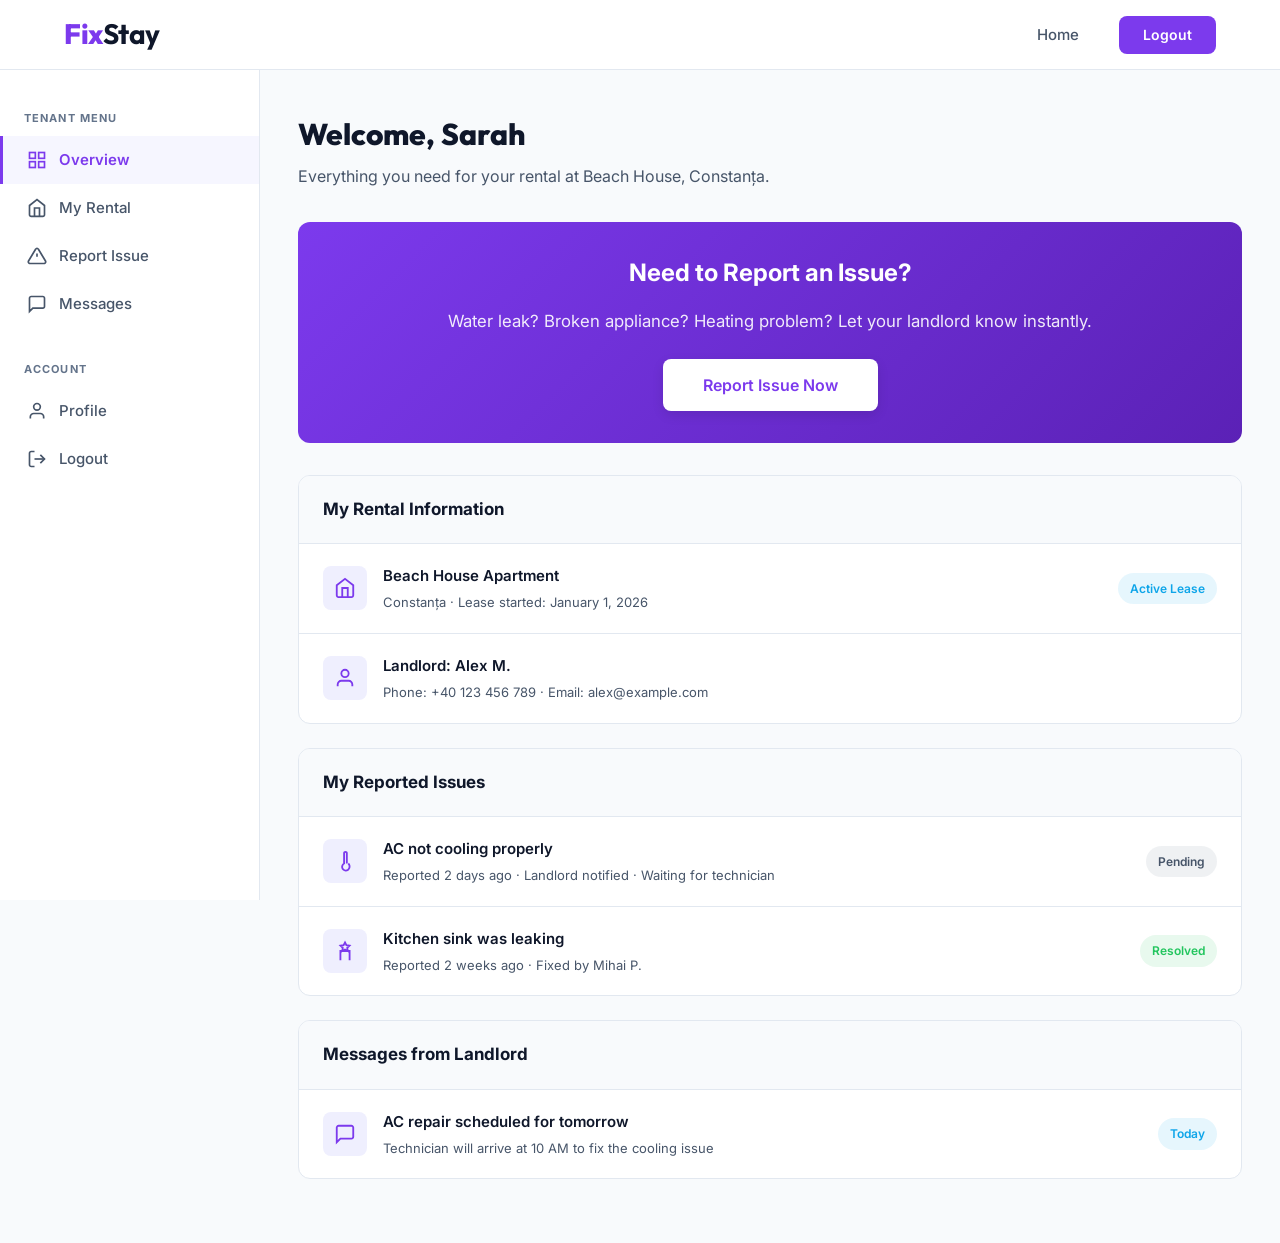
==== dashboard-guest.html @ 051ac206 "finall 2" ====
<!DOCTYPE html>
<html lang="en">
<head>
    <meta charset="UTF-8">
    <meta name="viewport" content="width=device-width, initial-scale=1.0">
    <title>FixStay – Tenant Dashboard</title>
    <link rel="stylesheet" href="style.css">
</head>
<body>

<header>
    <h2 class="logo"><a href="front.html">Fix<span>Stay</span></a></h2>
    <nav class="navigation" id="navMenu">
        <a href="front.html">Home</a>
        <button class="btnLogin-popup" onclick="location.href='login.html'">Logout</button>
    </nav>
    <button class="hamburger" id="hamburger"><span></span><span></span><span></span></button>
</header>

<div class="dashboard-page">
    <div class="dash-layout">

        <!-- SIDEBAR -->
        <aside class="sidebar">
            <span class="sidebar-label">Tenant Menu</span>
            <a class="sidebar-item active" href="#">
                <svg viewBox="0 0 24 24" xmlns="http://www.w3.org/2000/svg">
                    <rect x="3" y="3" width="7" height="7"/><rect x="14" y="3" width="7" height="7"/>
                    <rect x="14" y="14" width="7" height="7"/><rect x="3" y="14" width="7" height="7"/>
                </svg>
                Overview
            </a>
            <a class="sidebar-item" href="#">
                <svg viewBox="0 0 24 24" xmlns="http://www.w3.org/2000/svg">
                    <path d="M3 9L12 2L21 9V20C21 20.5304 20.7893 21.0391 20.4142 21.4142C20.0391 21.7893 19.5304 22 19 22H5C4.46957 22 3.96086 21.7893 3.58579 21.4142C3.21071 21.0391 3 20.5304 3 20V9Z"/>
                    <path d="M9 22V12H15V22"/>
                </svg>
                My Rental
            </a>
            <a class="sidebar-item" href="#">
                <svg viewBox="0 0 24 24" xmlns="http://www.w3.org/2000/svg">
                    <path d="M10.29 3.86L1.82 18C1.64537 18.3024 1.55297 18.6453 1.55199 18.9945C1.55101 19.3437 1.64149 19.6871 1.81442 19.9905C1.98735 20.2939 2.23673 20.5467 2.53771 20.7239C2.83869 20.901 3.18109 20.9962 3.53 21H20.47C20.8189 20.9962 21.1613 20.901 21.4623 20.7239C21.7633 20.5467 22.0127 20.2939 22.1856 19.9905C22.3585 19.6871 22.449 19.3437 22.448 18.9945C22.447 18.6453 22.3546 18.3024 22.18 18L13.71 3.86C13.5317 3.56611 13.2807 3.32312 12.9812 3.15448C12.6817 2.98585 12.3438 2.89725 12 2.89725C11.6562 2.89725 11.3183 2.98585 11.0188 3.15448C10.7193 3.32312 10.4683 3.56611 10.29 3.86Z"/>
                    <path d="M12 9V13"/><path d="M12 17H12.01"/>
                </svg>
                Report Issue
            </a>
            <a class="sidebar-item" href="#">
                <svg viewBox="0 0 24 24" xmlns="http://www.w3.org/2000/svg">
                    <path d="M21 15C21 15.5304 20.7893 16.0391 20.4142 16.4142C20.0391 16.7893 19.5304 17 19 17H7L3 21V5C3 4.46957 3.21071 3.96086 3.58579 3.58579C3.96086 3.21071 4.46957 3 5 3H19C19.5304 3 20.0391 3.21071 20.4142 3.58579C20.7893 3.96086 21 4.46957 21 5V15Z"/>
                </svg>
                Messages
            </a>
            <br>
            <span class="sidebar-label">Account</span>
            <a class="sidebar-item" href="#">
                <svg viewBox="0 0 24 24" xmlns="http://www.w3.org/2000/svg">
                    <path d="M20 21V19C20 17.9391 19.5786 16.9217 18.8284 16.1716C18.0783 15.4214 17.0609 15 16 15H8C6.93913 15 5.92172 15.4214 5.17157 16.1716C4.42143 16.9217 4 17.9391 4 19V21"/>
                    <circle cx="12" cy="7" r="4"/>
                </svg>
                Profile
            </a>
            <a class="sidebar-item" href="login.html">
                <svg viewBox="0 0 24 24" xmlns="http://www.w3.org/2000/svg">
                    <path d="M9 21H5C4.46957 21 3.96086 20.7893 3.58579 20.4142C3.21071 20.0391 3 19.5304 3 19V5C3 4.46957 3.21071 3.96086 3.58579 3.58579C3.96086 3.21071 4.46957 3 5 3H9"/>
                    <path d="M16 17L21 12L16 7"/><path d="M21 12H9"/>
                </svg>
                Logout
            </a>
        </aside>

        <!-- MAIN -->
        <main class="dash-content">
            <div class="dash-greeting">
                <h2>Welcome, Sarah</h2>
                <p>Everything you need for your rental at Beach House, Constanța.</p>
            </div>

            <!-- Quick Action Card -->
            <div class="dash-panel" style="background: linear-gradient(135deg, #7c3aed 0%, #5b21b6 100%); border: none; margin-bottom: 2rem;">
                <div style="padding: 2rem; text-align: center; color: white;">
                    <h3 style="color: white; font-size: 1.5rem; margin-bottom: 1rem;">Need to Report an Issue?</h3>
                    <p style="opacity: 0.9; margin-bottom: 1.5rem; font-size: 1.05rem;">Water leak? Broken appliance? Heating problem? Let your landlord know instantly.</p>
                    <button class="btn-white" onclick="location.href='#'" style="background: white; color: #7c3aed; padding: 1rem 2.5rem; border: none; border-radius: 8px; font-size: 1rem; font-weight: 600; cursor: pointer;">
                        Report Issue Now
                    </button>
                </div>
            </div>

            <!-- Rental Info -->
            <div class="dash-panel">
                <div class="dash-panel-header">
                    <h3>My Rental Information</h3>
                </div>
                <div class="task-list">
                    <div class="task-item">
                        <div class="task-icon">
                            <svg viewBox="0 0 24 24" xmlns="http://www.w3.org/2000/svg">
                                <path d="M3 9L12 2L21 9V20C21 20.5304 20.7893 21.0391 20.4142 21.4142C20.0391 21.7893 19.5304 22 19 22H5C4.46957 22 3.96086 21.7893 3.58579 21.4142C3.21071 21.0391 3 20.5304 3 20V9Z"/>
                                <path d="M9 22V12H15V22"/>
                            </svg>
                        </div>
                        <div class="task-info">
                            <div class="task-title">Beach House Apartment</div>
                            <div class="task-meta">Constanța · Lease started: January 1, 2026</div>
                        </div>
                        <span class="badge new">Active Lease</span>
                    </div>
                    <div class="task-item">
                        <div class="task-icon">
                            <svg viewBox="0 0 24 24" xmlns="http://www.w3.org/2000/svg">
                                <path d="M20 21V19C20 17.9391 19.5786 16.9217 18.8284 16.1716C18.0783 15.4214 17.0609 15 16 15H8C6.93913 15 5.92172 15.4214 5.17157 16.1716C4.42143 16.9217 4 17.9391 4 19V21"/>
                                <circle cx="12" cy="7" r="4"/>
                            </svg>
                        </div>
                        <div class="task-info">
                            <div class="task-title">Landlord: Alex M.</div>
                            <div class="task-meta">Phone: +40 123 456 789 · Email: alex@example.com</div>
                        </div>
                    </div>
                </div>
            </div>

            <!-- Current Issues -->
            <div class="dash-panel">
                <div class="dash-panel-header">
                    <h3>My Reported Issues</h3>
                </div>
                <div class="task-list">
                    <div class="task-item">
                        <div class="task-icon">
                            <svg viewBox="0 0 24 24" xmlns="http://www.w3.org/2000/svg">
                                <path d="M14 14.76V3.5C14 3.10218 13.842 2.72064 13.5607 2.43934C13.2794 2.15804 12.8978 2 12.5 2C12.1022 2 11.7206 2.15804 11.4393 2.43934C11.158 2.72064 11 3.10218 11 3.5V14.76C10.2166 15.1805 9.59475 15.8456 9.22219 16.6512C8.84963 17.4567 8.74845 18.3587 8.93398 19.2272C9.11952 20.0957 9.58184 20.8817 10.2513 21.4641C10.9207 22.0464 11.7561 22.3927 12.635 22.4488C13.5139 22.5049 14.3862 22.2678 15.1181 21.7717C15.85 21.2757 16.4025 20.5476 16.6925 19.6985C16.9826 18.8494 17.0952 17.9256 16.9154 17.0353C16.7356 16.145 16.2722 15.333 15.592 14.712"/>
                            </svg>
                        </div>
                        <div class="task-info">
                            <div class="task-title">AC not cooling properly</div>
                            <div class="task-meta">Reported 2 days ago · Landlord notified · Waiting for technician</div>
                        </div>
                        <span class="badge pending">Pending</span>
                    </div>
                    <div class="task-item">
                        <div class="task-icon">
                            <svg viewBox="0 0 24 24" xmlns="http://www.w3.org/2000/svg">
                                <path d="M12 2.69L13.5 5.74L16.91 6.24L14.45 8.63L15.03 12L12 10.39L8.97 12L9.55 8.63L7.09 6.24L10.5 5.74L12 2.69Z"/>
                                <path d="M7 22V12L17 12V22"/>
                            </svg>
                        </div>
                        <div class="task-info">
                            <div class="task-title">Kitchen sink was leaking</div>
                            <div class="task-meta">Reported 2 weeks ago · Fixed by Mihai P.</div>
                        </div>
                        <span class="badge done">Resolved</span>
                    </div>
                </div>
            </div>

            <!-- Messages -->
            <div class="dash-panel">
                <div class="dash-panel-header">
                    <h3>Messages from Landlord</h3>
                </div>
                <div class="task-list">
                    <div class="task-item">
                        <div class="task-icon">
                            <svg viewBox="0 0 24 24" xmlns="http://www.w3.org/2000/svg">
                                <path d="M21 15C21 15.5304 20.7893 16.0391 20.4142 16.4142C20.0391 16.7893 19.5304 17 19 17H7L3 21V5C3 4.46957 3.21071 3.96086 3.58579 3.58579C3.96086 3.21071 4.46957 3 5 3H19C19.5304 3 20.0391 3.21071 20.4142 3.58579C20.7893 3.96086 21 4.46957 21 5V15Z"/>
                            </svg>
                        </div>
                        <div class="task-info">
                            <div class="task-title">AC repair scheduled for tomorrow</div>
                            <div class="task-meta">Technician will arrive at 10 AM to fix the cooling issue</div>
                        </div>
                        <span class="badge new">Today</span>
                    </div>
                </div>
            </div>

        </main>
    </div>
</div>

<script>
    const hamburger = document.getElementById('hamburger');
    const navMenu   = document.getElementById('navMenu');
    hamburger.addEventListener('click', () => {
        hamburger.classList.toggle('open');
        navMenu.classList.toggle('open');
    });
</script>
</body>
</html>
---- style.css ----
@import url('https://fonts.googleapis.com/css2?family=Inter:wght@300;400;500;600;700;800&family=Outfit:wght@700;800&display=swap');

*, *::before, *::after { margin: 0; padding: 0; box-sizing: border-box; }

:root {
    --primary: #7c3aed;
    --primary-dark: #5b21b6;
    --primary-light: #a855f7;
    --secondary: #0ea5e9;
    --success: #22c55e;
    --warning: #f59e0b;
    --danger: #ef4444;
    --white: #ffffff;
    --off-white: #f8fafc;
    --text: #0f172a;
    --text-light: #475569;
    --muted: #64748b;
    --border: #e2e8f0;
    --card-bg: #ffffff;
    --shadow: 0 1px 3px rgba(0,0,0,0.08);
    --shadow-md: 0 4px 16px rgba(0,0,0,0.08);
    --shadow-lg: 0 12px 32px rgba(0,0,0,0.12);
    --nav-h: 70px;
    --radius: 12px;
    --radius-sm: 8px;
    --transition: all 0.2s cubic-bezier(0.4, 0, 0.2, 1);
}

html { scroll-behavior: smooth; }
body { 
    font-family: 'Inter', system-ui, -apple-system, sans-serif; 
    background: var(--off-white); 
    color: var(--text); 
    line-height: 1.6;
    -webkit-font-smoothing: antialiased;
    -moz-osx-font-smoothing: grayscale;
}
a { text-decoration: none; color: inherit; }
button { font-family: inherit; cursor: pointer; border: none; }

/* ── ICON SYSTEM ── */
.icon {
    display: inline-flex;
    align-items: center;
    justify-content: center;
    width: 1.25em;
    height: 1.25em;
}
.icon svg {
    width: 100%;
    height: 100%;
    fill: currentColor;
}

/* ── HEADER ── */
header {
    position: fixed; 
    top: 0; 
    left: 0; 
    width: 100%;
    height: var(--nav-h);
    background: var(--white);
    padding: 0 clamp(1.5rem, 5vw, 80px);
    display: flex; 
    justify-content: space-between; 
    align-items: center;
    z-index: 1000;
    border-bottom: 1px solid var(--border);
    backdrop-filter: blur(12px);
    background: rgba(255, 255, 255, 0.9);
}
.logo {
    font-family: 'Outfit', sans-serif;
    font-size: 1.75rem; 
    font-weight: 800; 
    color: var(--primary);
    user-select: none; 
    letter-spacing: -0.5px;
}
.logo span { 
    color: var(--text);
    font-weight: 700;
}
.navigation { 
    display: flex; 
    align-items: center; 
    gap: 0.5rem; 
}
.navigation a {
    position: relative; 
    font-size: 0.9375rem;
    color: var(--text-light); 
    font-weight: 500; 
    padding: 0.5rem 1rem;
    transition: color 0.2s;
}
.navigation a:hover { 
    color: var(--primary); 
}
.btnLogin-popup {
    height: 38px;
    padding: 0 1.5rem;
    background: var(--primary);
    border-radius: var(--radius-sm);
    font-size: 0.875rem; 
    color: var(--white); 
    font-weight: 600;
    margin-left: 1rem; 
    transition: var(--transition);
}
.btnLogin-popup:hover { 
    background: var(--primary-dark); 
    transform: translateY(-1px);
    box-shadow: var(--shadow-md);
}

.hamburger {
    display: none; 
    flex-direction: column; 
    justify-content: center;
    gap: 5px; 
    width: 40px; 
    height: 40px;
    background: none; 
    cursor: pointer; 
    padding: 5px;
}
.hamburger span {
    display: block; 
    width: 100%; 
    height: 2.5px;
    background: var(--text); 
    border-radius: 3px;
    transition: transform 0.3s, opacity 0.3s; 
    transform-origin: center;
}
.hamburger.open span:nth-child(1) { transform: translateY(7.5px) rotate(45deg); }
.hamburger.open span:nth-child(2) { opacity: 0; }
.hamburger.open span:nth-child(3) { transform: translateY(-7.5px) rotate(-45deg); }

@media (max-width: 860px) {
    header { padding: 0 24px; }
    .navigation {
        display: none; 
        position: absolute;
        top: var(--nav-h); 
        left: 0; 
        right: 0;
        background: var(--white); 
        flex-direction: column;
        align-items: flex-start;
        padding: 1rem 1.5rem 1.5rem; 
        gap: 0;
        box-shadow: var(--shadow-lg);
        border-bottom: 1px solid var(--border);
    }
    .navigation.open { display: flex; }
    .navigation a { 
        font-size: 1rem; 
        padding: 0.875rem 0.5rem; 
        width: 100%; 
        border-bottom: 1px solid var(--border);
    }
    .navigation a:last-of-type { border-bottom: none; }
    .btnLogin-popup { 
        width: 100%; 
        height: 44px; 
        margin-left: 0; 
        margin-top: 0.75rem; 
    }
    .hamburger { display: flex; }
    .logo { font-size: 1.5rem; }
}

/* ── HERO ── */
.hero {
    min-height: 100vh; 
    padding-top: var(--nav-h);
    background: linear-gradient(135deg, #7c3aed 0%, #5b21b6 100%);
    display: flex; 
    align-items: center; 
    position: relative; 
    overflow: hidden;
}
.hero::before {
    content: ''; 
    position: absolute; 
    inset: 0;
    background: 
        radial-gradient(circle at 20% 50%, rgba(255,255,255,0.08) 0%, transparent 50%),
        radial-gradient(circle at 80% 80%, rgba(255,255,255,0.08) 0%, transparent 50%);
}
.hero::after {
    content: '';
    position: absolute;
    bottom: 0;
    left: 0;
    right: 0;
    height: 100px;
    background: linear-gradient(to bottom, transparent, var(--off-white));
}
.hero-inner {
    max-width: 1200px; 
    margin: 0 auto;
    padding: 4rem clamp(1.5rem, 5vw, 80px);
    display: grid; 
    grid-template-columns: 1fr 1fr;
    gap: 4rem; 
    align-items: center; 
    position: relative; 
    z-index: 1;
}
.hero-text { color: var(--white); }
.hero-badge {
    display: inline-flex; 
    align-items: center; 
    gap: 0.625rem;
    background: rgba(255,255,255,0.15); 
    border: 1px solid rgba(255,255,255,0.3);
    border-radius: 50px; 
    padding: 0.5rem 1.25rem;
    font-size: 0.8125rem; 
    font-weight: 600; 
    letter-spacing: 0.025em;
    margin-bottom: 1.5rem;
    animation: fadeUp 0.6s ease both;
}
.hero-badge::before {
    content: '';
    width: 8px;
    height: 8px;
    background: var(--white);
    border-radius: 50%;
    animation: pulse 2s ease-in-out infinite;
}
@keyframes pulse {
    0%, 100% { opacity: 1; }
    50% { opacity: 0.5; }
}
.hero h1 {
    font-family: 'Outfit', sans-serif;
    font-size: clamp(2.5rem, 5vw, 4rem); 
    font-weight: 800;
    line-height: 1.1; 
    margin-bottom: 1.25rem;
    animation: fadeUp 0.6s 0.1s ease both;
}
.hero p {
    font-size: 1.125rem; 
    opacity: 0.9; 
    line-height: 1.7;
    max-width: 48ch; 
    margin-bottom: 2rem;
    animation: fadeUp 0.6s 0.2s ease both;
}
.hero-cta { 
    display: flex; 
    gap: 1rem; 
    flex-wrap: wrap; 
    animation: fadeUp 0.6s 0.3s ease both; 
}
.btn-white {
    background: var(--white); 
    color: var(--primary); 
    padding: 1rem 2rem; 
    border-radius: var(--radius);
    font-size: 1rem; 
    font-weight: 600;
    transition: var(--transition);
    box-shadow: 0 4px 12px rgba(0,0,0,0.1);
}
.btn-white:hover { 
    transform: translateY(-2px); 
    box-shadow: 0 8px 24px rgba(0,0,0,0.15); 
}
.btn-outline-white {
    background: transparent; 
    color: var(--white);
    border: 2px solid rgba(255,255,255,0.8);
    padding: 1rem 2rem; 
    border-radius: var(--radius);
    font-size: 1rem; 
    font-weight: 600;
    transition: var(--transition);
}
.btn-outline-white:hover { 
    background: rgba(255,255,255,0.15); 
    border-color: var(--white);
}
.hero-cards { 
    display: flex; 
    flex-direction: column; 
    gap: 1rem; 
    animation: fadeUp 0.6s 0.4s ease both; 
}
.hero-card {
    background: rgba(255,255,255,0.1); 
    border: 1px solid rgba(255,255,255,0.2);
    border-radius: var(--radius); 
    padding: 1.5rem;
    color: var(--white); 
    backdrop-filter: blur(12px);
    display: flex; 
    align-items: flex-start; 
    gap: 1rem;
    transition: var(--transition);
}
.hero-card:hover { 
    background: rgba(255,255,255,0.15); 
    transform: translateX(4px);
}
.hero-card-icon {
    width: 48px; 
    height: 48px; 
    background: rgba(255,255,255,0.2);
    border-radius: var(--radius-sm); 
    display: flex; 
    align-items: center; 
    justify-content: center;
    flex-shrink: 0;
}
.hero-card-icon svg {
    width: 24px;
    height: 24px;
    stroke: currentColor;
    fill: none;
    stroke-width: 2;
}
.hero-card h4 { 
    font-size: 1.0625rem; 
    font-weight: 700; 
    margin-bottom: 0.375rem; 
}
.hero-card p { 
    font-size: 0.875rem; 
    opacity: 0.85; 
    line-height: 1.5; 
    margin: 0; 
}

@media (max-width: 960px) {
    .hero-inner { 
        grid-template-columns: 1fr; 
        gap: 3rem; 
        text-align: center; 
    }
    .hero-text { 
        display: flex; 
        flex-direction: column; 
        align-items: center; 
    }
    .hero-cta { justify-content: center; }
    .hero-cards { max-width: 500px; margin: 0 auto; }
}

/* ── PAGE SECTIONS ── */
.page-section {
    max-width: 1200px;
    margin: 0 auto;
    padding: 5rem clamp(1.5rem, 5vw, 80px);
}
.section-label {
    text-transform: uppercase;
    font-size: 0.8125rem;
    font-weight: 700;
    letter-spacing: 0.1em;
    color: var(--primary);
    margin-bottom: 0.75rem;
}
.section-title {
    font-family: 'Outfit', sans-serif;
    font-size: clamp(1.875rem, 4vw, 2.5rem);
    font-weight: 800;
    color: var(--text);
    margin-bottom: 1rem;
}
.section-sub {
    font-size: 1.125rem;
    color: var(--text-light);
    max-width: 60ch;
    line-height: 1.6;
}

/* How It Works */
.how-grid {
    display: grid;
    grid-template-columns: repeat(auto-fit, minmax(240px, 1fr));
    gap: 2rem;
    margin-top: 3rem;
}
.step-card {
    background: var(--white);
    border: 1px solid var(--border);
    border-radius: var(--radius);
    padding: 2rem 1.5rem;
    position: relative;
    transition: var(--transition);
}
.step-card:hover {
    transform: translateY(-4px);
    box-shadow: var(--shadow-lg);
    border-color: var(--primary-light);
}
.step-num {
    position: absolute;
    top: 1.5rem;
    right: 1.5rem;
    font-family: 'Outfit', sans-serif;
    font-size: 2rem;
    font-weight: 800;
    color: var(--border);
}
.step-icon {
    width: 56px;
    height: 56px;
    background: linear-gradient(135deg, var(--primary-light), var(--primary));
    border-radius: var(--radius);
    display: flex;
    align-items: center;
    justify-content: center;
    margin-bottom: 1.25rem;
}
.step-icon svg {
    width: 28px;
    height: 28px;
    stroke: var(--white);
    fill: none;
    stroke-width: 2;
}
.step-card h3 {
    font-size: 1.125rem;
    font-weight: 700;
    margin-bottom: 0.75rem;
    color: var(--text);
}
.step-card p {
    font-size: 0.9375rem;
    color: var(--text-light);
    line-height: 1.6;
}

/* Stats */
.stats-row {
    display: grid;
    grid-template-columns: repeat(auto-fit, minmax(200px, 1fr));
    gap: 1.5rem;
    margin-top: 3rem;
}
.stat-card {
    background: var(--white);
    border-radius: var(--radius);
    padding: 2rem 1.5rem;
    border: 1px solid var(--border);
    text-align: center;
    transition: var(--transition);
}
.stat-card:hover {
    transform: translateY(-2px);
    box-shadow: var(--shadow-md);
}
.stat-num {
    font-family: 'Outfit', sans-serif;
    font-size: 2.5rem;
    font-weight: 800;
    background: linear-gradient(135deg, var(--primary), var(--secondary));
    -webkit-background-clip: text;
    -webkit-text-fill-color: transparent;
    background-clip: text;
}
.stat-label {
    font-size: 0.9375rem;
    color: var(--text-light);
    margin-top: 0.5rem;
    font-weight: 500;
}

/* Roles Section */
.roles-section {
    background: linear-gradient(135deg, #1e293b 0%, #0f172a 100%);
    color: var(--white);
    padding: 5rem clamp(1.5rem, 5vw, 80px);
    position: relative;
    overflow: hidden;
}
.roles-section::before {
    content: '';
    position: absolute;
    inset: 0;
    background: 
        radial-gradient(circle at 10% 20%, rgba(99,102,241,0.1) 0%, transparent 50%),
        radial-gradient(circle at 90% 80%, rgba(99,102,241,0.1) 0%, transparent 50%);
}
.roles-inner {
    max-width: 1200px;
    margin: 0 auto;
    position: relative;
    z-index: 1;
}
.roles-section .section-label { color: var(--primary-light); }
.roles-section .section-title { color: var(--white); }
.roles-section .section-sub { color: rgba(255,255,255,0.8); }
.roles-grid {
    display: grid;
    grid-template-columns: repeat(auto-fit, minmax(280px, 1fr));
    gap: 2rem;
    margin-top: 3rem;
}
.role-card {
    background: rgba(255,255,255,0.05);
    border: 1px solid rgba(255,255,255,0.1);
    border-radius: var(--radius);
    padding: 2rem 1.5rem;
    color: var(--white);
    transition: var(--transition);
}
.role-card:hover {
    background: rgba(255,255,255,0.08);
    transform: translateY(-4px);
    border-color: rgba(99,102,241,0.5);
}
.role-icon {
    width: 56px;
    height: 56px;
    background: rgba(99,102,241,0.2);
    border-radius: var(--radius);
    display: flex;
    align-items: center;
    justify-content: center;
    margin-bottom: 1.25rem;
}
.role-icon svg {
    width: 28px;
    height: 28px;
    stroke: var(--primary-light);
    fill: none;
    stroke-width: 2;
}
.role-card h3 {
    font-size: 1.125rem;
    font-weight: 700;
    margin-bottom: 1rem;
}
.role-card ul {
    list-style: none;
    display: flex;
    flex-direction: column;
    gap: 0.625rem;
}
.role-card ul li {
    font-size: 0.9375rem;
    opacity: 0.9;
    display: flex;
    align-items: flex-start;
    gap: 0.75rem;
    line-height: 1.5;
}
.role-card ul li::before {
    content: '';
    width: 4px;
    height: 4px;
    background: var(--primary-light);
    border-radius: 50%;
    margin-top: 0.5rem;
    flex-shrink: 0;
}

/* CTA Section */
.cta-section {
    background: var(--text);
    color: var(--white);
    text-align: center;
    padding: 5rem clamp(1.5rem, 5vw, 80px);
    position: relative;
    overflow: hidden;
}
.cta-section::before {
    content: '';
    position: absolute;
    inset: 0;
    background: 
        radial-gradient(circle at 50% 50%, rgba(99,102,241,0.15) 0%, transparent 70%);
}
.cta-inner {
    max-width: 640px;
    margin: 0 auto;
    position: relative;
    z-index: 1;
}
.cta-section .section-label { color: rgba(255,255,255,0.6); }
.cta-section .section-title { color: var(--white); margin-bottom: 1rem; }
.cta-section p { color: rgba(255,255,255,0.8); margin-bottom: 2rem; font-size: 1.125rem; }
.btn-red {
    background: var(--primary);
    color: var(--white);
    padding: 1rem 2.5rem;
    border-radius: var(--radius);
    font-size: 1rem;
    font-weight: 600;
    transition: var(--transition);
    box-shadow: 0 4px 16px rgba(99,102,241,0.4);
}
.btn-red:hover {
    background: var(--primary-light);
    transform: translateY(-2px);
    box-shadow: 0 8px 24px rgba(99,102,241,0.5);
}

/* Footer */
footer {
    background: #0a0a0a;
    color: rgba(255,255,255,0.6);
    padding: 3rem clamp(1.5rem, 5vw, 80px);
    border-top: 1px solid rgba(255,255,255,0.1);
}
.footer-inner {
    max-width: 1200px;
    margin: 0 auto;
    display: flex;
    justify-content: space-between;
    align-items: center;
    flex-wrap: wrap;
    gap: 1rem;
}
.footer-logo {
    font-family: 'Outfit', sans-serif;
    font-size: 1.5rem;
    font-weight: 800;
    color: var(--primary-light);
}
footer p {
    font-size: 0.875rem;
}

/* ── AUTH PAGE ── */
.auth-page {
    min-height: 100vh;
    padding-top: var(--nav-h);
    display: flex;
    align-items: center;
    justify-content: center;
    background: linear-gradient(135deg, #f8fafc 0%, #e2e8f0 100%);
    padding-bottom: 3rem;
}
.auth-wrapper {
    background: var(--white);
    border-radius: 16px;
    box-shadow: var(--shadow-lg);
    width: 100%;
    max-width: 480px;
    margin: 2rem clamp(1rem, 5vw, 2rem);
    overflow: hidden;
    border: 1px solid var(--border);
}
.auth-header {
    background: linear-gradient(135deg, var(--primary), var(--primary-dark));
    padding: 2.5rem 2rem;
    color: var(--white);
    text-align: center;
}
.auth-header .logo {
    font-family: 'Outfit', sans-serif;
    font-size: 1.75rem;
    color: var(--white);
    display: block;
    margin-bottom: 0.75rem;
}
.auth-header h2 {
    font-size: 1.5rem;
    font-weight: 700;
    margin-bottom: 0.375rem;
}
.auth-header p {
    font-size: 0.9375rem;
    opacity: 0.9;
}
.auth-tabs {
    display: flex;
    border-bottom: 1px solid var(--border);
    background: var(--off-white);
}
.auth-tab {
    flex: 1;
    padding: 1rem;
    background: none;
    font-size: 0.9375rem;
    font-weight: 600;
    color: var(--muted);
    cursor: pointer;
    border-bottom: 3px solid transparent;
    transition: var(--transition);
}
.auth-tab.active {
    color: var(--primary);
    border-bottom-color: var(--primary);
    background: var(--white);
}
.auth-body {
    padding: 2rem;
}
.auth-form {
    display: none;
}
.auth-form.active {
    display: block;
}
.form-group {
    margin-bottom: 1.25rem;
}
.form-group label {
    display: block;
    font-size: 0.875rem;
    font-weight: 600;
    color: var(--text);
    margin-bottom: 0.5rem;
}
.form-group input,
.form-group select {
    width: 100%;
    padding: 0.75rem 1rem;
    border: 1.5px solid var(--border);
    border-radius: var(--radius-sm);
    font-size: 0.9375rem;
    font-family: inherit;
    color: var(--text);
    background: var(--white);
    transition: var(--transition);
    outline: none;
}
.form-group input:focus,
.form-group select:focus {
    border-color: var(--primary);
    box-shadow: 0 0 0 3px rgba(99,102,241,0.1);
}
.form-row {
    display: grid;
    grid-template-columns: 1fr 1fr;
    gap: 1rem;
}
.btn-form {
    width: 100%;
    padding: 0.875rem;
    background: var(--primary);
    color: var(--white);
    border-radius: var(--radius-sm);
    font-size: 1rem;
    font-weight: 600;
    margin-top: 0.5rem;
    transition: var(--transition);
}
.btn-form:hover {
    background: var(--primary-dark);
    transform: translateY(-1px);
    box-shadow: var(--shadow-md);
}
.auth-switch {
    text-align: center;
    margin-top: 1.5rem;
    font-size: 0.875rem;
    color: var(--text-light);
}
.auth-switch a {
    color: var(--primary);
    font-weight: 600;
    transition: color 0.2s;
}
.auth-switch a:hover {
    color: var(--primary-dark);
}

/* ── DASHBOARD ── */
.dashboard-page {
    padding-top: var(--nav-h);
    min-height: 100vh;
    background: var(--off-white);
}
.dash-layout {
    display: grid;
    grid-template-columns: 260px 1fr;
    min-height: calc(100vh - var(--nav-h));
}
.sidebar {
    background: var(--white);
    border-right: 1px solid var(--border);
    padding: 2rem 0;
    position: sticky;
    top: var(--nav-h);
    height: calc(100vh - var(--nav-h));
    overflow-y: auto;
}
.sidebar-label {
    font-size: 0.6875rem;
    font-weight: 700;
    letter-spacing: 0.1em;
    text-transform: uppercase;
    color: var(--muted);
    padding: 0.5rem 1.5rem;
    display: block;
}
.sidebar-item {
    display: flex;
    align-items: center;
    gap: 0.75rem;
    padding: 0.75rem 1.5rem;
    font-size: 0.9375rem;
    font-weight: 500;
    color: var(--text-light);
    cursor: pointer;
    border-left: 3px solid transparent;
    transition: var(--transition);
    text-decoration: none;
}
.sidebar-item:hover {
    background: var(--off-white);
    color: var(--primary);
}
.sidebar-item.active {
    background: rgba(99,102,241,0.06);
    color: var(--primary);
    font-weight: 600;
    border-left-color: var(--primary);
}
.sidebar-item .icon {
    flex-shrink: 0;
}
.sidebar-item svg {
    width: 20px;
    height: 20px;
    stroke: currentColor;
    fill: none;
    stroke-width: 2;
}
.dash-content {
    padding: 2.5rem clamp(1.5rem, 3vw, 2.5rem);
}
.dash-greeting {
    margin-bottom: 2rem;
}
.dash-greeting h2 {
    font-family: 'Outfit', sans-serif;
    font-size: 1.875rem;
    font-weight: 800;
    color: var(--text);
}
.dash-greeting p {
    font-size: 1rem;
    color: var(--text-light);
    margin-top: 0.375rem;
}
.dash-stats {
    display: grid;
    grid-template-columns: repeat(auto-fit, minmax(200px, 1fr));
    gap: 1.25rem;
    margin-bottom: 2rem;
}
.dash-stat {
    background: var(--white);
    border: 1px solid var(--border);
    border-radius: var(--radius);
    padding: 1.5rem 1.25rem;
    display: flex;
    align-items: flex-start;
    gap: 1rem;
    transition: var(--transition);
}
.dash-stat:hover {
    transform: translateY(-2px);
    box-shadow: var(--shadow-md);
}
.dash-stat-icon {
    width: 48px;
    height: 48px;
    border-radius: var(--radius-sm);
    display: flex;
    align-items: center;
    justify-content: center;
    flex-shrink: 0;
}
.dash-stat-icon svg {
    width: 24px;
    height: 24px;
    stroke: currentColor;
    fill: none;
    stroke-width: 2;
}
.dash-stat-icon.primary { background: rgba(99,102,241,0.1); color: var(--primary); }
.dash-stat-icon.success { background: rgba(34,197,94,0.1); color: var(--success); }
.dash-stat-icon.warning { background: rgba(245,158,11,0.1); color: var(--warning); }
.dash-stat-icon.danger { background: rgba(239,68,68,0.1); color: var(--danger); }
.dash-stat-icon.secondary { background: rgba(14,165,233,0.1); color: var(--secondary); }
/* Legacy color support */
.dash-stat-icon.red { background: rgba(99,102,241,0.1); color: var(--primary); }
.dash-stat-icon.orange { background: rgba(245,158,11,0.1); color: var(--warning); }
.dash-stat-icon.green { background: rgba(34,197,94,0.1); color: var(--success); }
.dash-stat-icon.blue { background: rgba(14,165,233,0.1); color: var(--secondary); }
.dash-stat-num {
    font-size: 1.75rem;
    font-weight: 800;
    color: var(--text);
    line-height: 1;
    font-family: 'Outfit', sans-serif;
}
.dash-stat-label {
    font-size: 0.8125rem;
    color: var(--text-light);
    margin-top: 0.375rem;
    font-weight: 500;
}
.dash-panel {
    background: var(--white);
    border: 1px solid var(--border);
    border-radius: var(--radius);
    overflow: hidden;
    margin-bottom: 1.5rem;
}
.dash-panel-header {
    padding: 1.25rem 1.5rem;
    border-bottom: 1px solid var(--border);
    display: flex;
    justify-content: space-between;
    align-items: center;
    background: var(--off-white);
}
.dash-panel-header h3 {
    font-size: 1.0625rem;
    font-weight: 700;
    color: var(--text);
}
.btn-sm {
    padding: 0.5rem 1rem;
    background: var(--white);
    color: var(--primary);
    border: 1.5px solid var(--primary);
    border-radius: var(--radius-sm);
    font-size: 0.8125rem;
    font-weight: 600;
    transition: var(--transition);
}
.btn-sm:hover {
    background: var(--primary);
    color: var(--white);
}
.btn-sm.outline {
    background: var(--white);
    color: var(--primary);
    border: 1.5px solid var(--primary);
}
.btn-sm.outline:hover {
    background: var(--primary);
    color: var(--white);
}
.task-list {
    padding: 0;
}
.task-item {
    display: flex;
    align-items: center;
    gap: 1rem;
    padding: 1.25rem 1.5rem;
    border-bottom: 1px solid var(--border);
    transition: var(--transition);
}
.task-item:last-child {
    border-bottom: none;
}
.task-item:hover {
    background: var(--off-white);
}
.task-icon {
    width: 44px;
    height: 44px;
    border-radius: var(--radius-sm);
    background: rgba(99,102,241,0.1);
    display: flex;
    align-items: center;
    justify-content: center;
    flex-shrink: 0;
    color: var(--primary);
}
.task-icon svg {
    width: 22px;
    height: 22px;
    stroke: currentColor;
    fill: none;
    stroke-width: 2;
}
.task-info {
    flex: 1;
    min-width: 0;
}
.task-title {
    font-size: 0.9375rem;
    font-weight: 600;
    color: var(--text);
    white-space: nowrap;
    overflow: hidden;
    text-overflow: ellipsis;
}
.task-meta {
    font-size: 0.8125rem;
    color: var(--text-light);
    margin-top: 0.25rem;
}
.badge {
    display: inline-flex;
    align-items: center;
    padding: 0.375rem 0.75rem;
    border-radius: 50px;
    font-size: 0.75rem;
    font-weight: 600;
    white-space: nowrap;
    flex-shrink: 0;
}
.badge.urgent {
    background: rgba(239,68,68,0.1);
    color: var(--danger);
}
.badge.progress {
    background: rgba(245,158,11,0.1);
    color: var(--warning);
}
.badge.done {
    background: rgba(34,197,94,0.1);
    color: var(--success);
}
.badge.pending {
    background: rgba(100,116,139,0.1);
    color: #475569;
}
.badge.new {
    background: rgba(14,165,233,0.1);
    color: var(--secondary);
}

@keyframes fadeUp {
    from {
        opacity: 0;
        transform: translateY(20px);
    }
    to {
        opacity: 1;
        transform: translateY(0);
    }
}

@media (max-width: 768px) {
    .dash-layout {
        grid-template-columns: 1fr;
    }
    .sidebar {
        display: none;
    }
    .form-row {
        grid-template-columns: 1fr;
    }
    .hero-inner {
        padding: 3rem 1.5rem;
    }
    .page-section {
        padding: 3rem 1.5rem;
    }
}
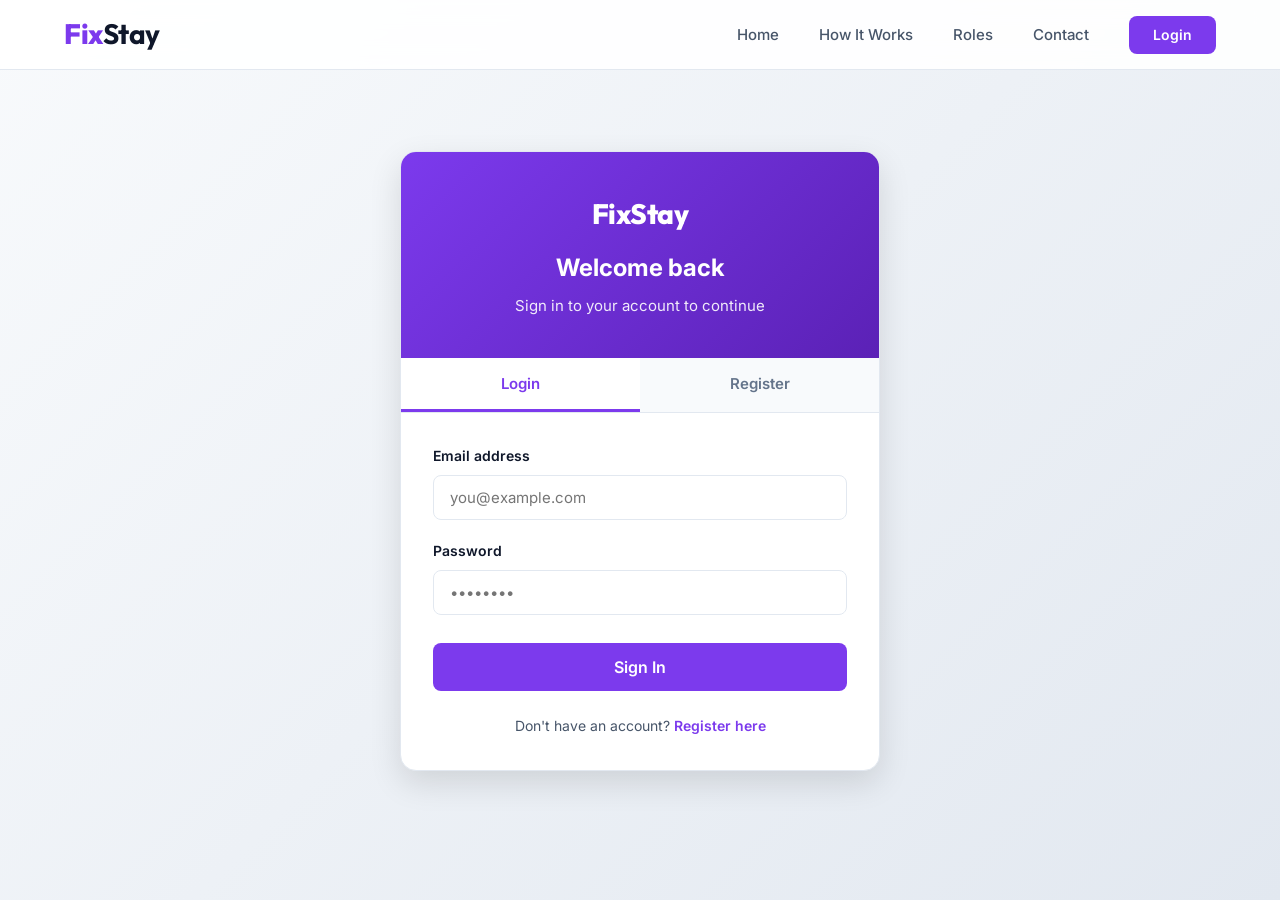
==== commit e7fa712c: ".." ====
--- a/dashboard-guest.html
+++ b/dashboard-guest.html
@@ -1,191 +1,355 @@
 <!DOCTYPE html>
 <html lang="en">
+
 <head>
     <meta charset="UTF-8">
     <meta name="viewport" content="width=device-width, initial-scale=1.0">
     <title>FixStay – Tenant Dashboard</title>
-    <link rel="stylesheet" href="style.css">
+    <link rel="stylesheet" href="style/style.css">
 </head>
+
 <body>
 
-<header>
-    <h2 class="logo"><a href="front.html">Fix<span>Stay</span></a></h2>
-    <nav class="navigation" id="navMenu">
-        <a href="front.html">Home</a>
-        <button class="btnLogin-popup" onclick="location.href='login.html'">Logout</button>
-    </nav>
-    <button class="hamburger" id="hamburger"><span></span><span></span><span></span></button>
-</header>
-
-<div class="dashboard-page">
-    <div class="dash-layout">
-
-        <!-- SIDEBAR -->
-        <aside class="sidebar">
-            <span class="sidebar-label">Tenant Menu</span>
-            <a class="sidebar-item active" href="#">
-                <svg viewBox="0 0 24 24" xmlns="http://www.w3.org/2000/svg">
-                    <rect x="3" y="3" width="7" height="7"/><rect x="14" y="3" width="7" height="7"/>
-                    <rect x="14" y="14" width="7" height="7"/><rect x="3" y="14" width="7" height="7"/>
-                </svg>
-                Overview
-            </a>
-            <a class="sidebar-item" href="#">
-                <svg viewBox="0 0 24 24" xmlns="http://www.w3.org/2000/svg">
-                    <path d="M3 9L12 2L21 9V20C21 20.5304 20.7893 21.0391 20.4142 21.4142C20.0391 21.7893 19.5304 22 19 22H5C4.46957 22 3.96086 21.7893 3.58579 21.4142C3.21071 21.0391 3 20.5304 3 20V9Z"/>
-                    <path d="M9 22V12H15V22"/>
-                </svg>
-                My Rental
-            </a>
-            <a class="sidebar-item" href="#">
-                <svg viewBox="0 0 24 24" xmlns="http://www.w3.org/2000/svg">
-                    <path d="M10.29 3.86L1.82 18C1.64537 18.3024 1.55297 18.6453 1.55199 18.9945C1.55101 19.3437 1.64149 19.6871 1.81442 19.9905C1.98735 20.2939 2.23673 20.5467 2.53771 20.7239C2.83869 20.901 3.18109 20.9962 3.53 21H20.47C20.8189 20.9962 21.1613 20.901 21.4623 20.7239C21.7633 20.5467 22.0127 20.2939 22.1856 19.9905C22.3585 19.6871 22.449 19.3437 22.448 18.9945C22.447 18.6453 22.3546 18.3024 22.18 18L13.71 3.86C13.5317 3.56611 13.2807 3.32312 12.9812 3.15448C12.6817 2.98585 12.3438 2.89725 12 2.89725C11.6562 2.89725 11.3183 2.98585 11.0188 3.15448C10.7193 3.32312 10.4683 3.56611 10.29 3.86Z"/>
-                    <path d="M12 9V13"/><path d="M12 17H12.01"/>
-                </svg>
-                Report Issue
-            </a>
-            <a class="sidebar-item" href="#">
-                <svg viewBox="0 0 24 24" xmlns="http://www.w3.org/2000/svg">
-                    <path d="M21 15C21 15.5304 20.7893 16.0391 20.4142 16.4142C20.0391 16.7893 19.5304 17 19 17H7L3 21V5C3 4.46957 3.21071 3.96086 3.58579 3.58579C3.96086 3.21071 4.46957 3 5 3H19C19.5304 3 20.0391 3.21071 20.4142 3.58579C20.7893 3.96086 21 4.46957 21 5V15Z"/>
-                </svg>
-                Messages
-            </a>
-            <br>
-            <span class="sidebar-label">Account</span>
-            <a class="sidebar-item" href="#">
-                <svg viewBox="0 0 24 24" xmlns="http://www.w3.org/2000/svg">
-                    <path d="M20 21V19C20 17.9391 19.5786 16.9217 18.8284 16.1716C18.0783 15.4214 17.0609 15 16 15H8C6.93913 15 5.92172 15.4214 5.17157 16.1716C4.42143 16.9217 4 17.9391 4 19V21"/>
-                    <circle cx="12" cy="7" r="4"/>
-                </svg>
-                Profile
-            </a>
-            <a class="sidebar-item" href="login.html">
-                <svg viewBox="0 0 24 24" xmlns="http://www.w3.org/2000/svg">
-                    <path d="M9 21H5C4.46957 21 3.96086 20.7893 3.58579 20.4142C3.21071 20.0391 3 19.5304 3 19V5C3 4.46957 3.21071 3.96086 3.58579 3.58579C3.96086 3.21071 4.46957 3 5 3H9"/>
-                    <path d="M16 17L21 12L16 7"/><path d="M21 12H9"/>
-                </svg>
-                Logout
-            </a>
-        </aside>
-
-        <!-- MAIN -->
-        <main class="dash-content">
-            <div class="dash-greeting">
-                <h2>Welcome, Sarah</h2>
-                <p>Everything you need for your rental at Beach House, Constanța.</p>
-            </div>
-
-            <!-- Quick Action Card -->
-            <div class="dash-panel" style="background: linear-gradient(135deg, #7c3aed 0%, #5b21b6 100%); border: none; margin-bottom: 2rem;">
-                <div style="padding: 2rem; text-align: center; color: white;">
-                    <h3 style="color: white; font-size: 1.5rem; margin-bottom: 1rem;">Need to Report an Issue?</h3>
-                    <p style="opacity: 0.9; margin-bottom: 1.5rem; font-size: 1.05rem;">Water leak? Broken appliance? Heating problem? Let your landlord know instantly.</p>
-                    <button class="btn-white" onclick="location.href='#'" style="background: white; color: #7c3aed; padding: 1rem 2.5rem; border: none; border-radius: 8px; font-size: 1rem; font-weight: 600; cursor: pointer;">
-                        Report Issue Now
-                    </button>
+    <header>
+        <h2 class="logo"><a href="index.html">Fix<span>Stay</span></a></h2>
+        <nav class="navigation" id="navMenu">
+            <a href="index.html">Home</a>
+            <button class="btnLogin-popup" onclick="location.href='login.html'">Logout</button>
+        </nav>
+        <button class="hamburger" id="hamburger"><span></span><span></span><span></span></button>
+    </header>
+
+    <div class="dashboard-page">
+        <div class="dash-layout">
+
+            <!-- SIDEBAR -->
+            <aside class="sidebar">
+                <span class="sidebar-label">Tenant Menu</span>
+                <a class="sidebar-item active" href="#">
+                    <svg viewBox="0 0 24 24" xmlns="http://www.w3.org/2000/svg">
+                        <rect x="3" y="3" width="7" height="7" />
+                        <rect x="14" y="3" width="7" height="7" />
+                        <rect x="14" y="14" width="7" height="7" />
+                        <rect x="3" y="14" width="7" height="7" />
+                    </svg>
+                    Overview
+                </a>
+                <a class="sidebar-item" href="#">
+                    <svg viewBox="0 0 24 24" xmlns="http://www.w3.org/2000/svg">
+                        <path
+                            d="M3 9L12 2L21 9V20C21 20.5304 20.7893 21.0391 20.4142 21.4142C20.0391 21.7893 19.5304 22 19 22H5C4.46957 22 3.96086 21.7893 3.58579 21.4142C3.21071 21.0391 3 20.5304 3 20V9Z" />
+                        <path d="M9 22V12H15V22" />
+                    </svg>
+                    My Rental
+                </a>
+                <a class="sidebar-item" href="#">
+                    <svg viewBox="0 0 24 24" xmlns="http://www.w3.org/2000/svg">
+                        <path
+                            d="M10.29 3.86L1.82 18C1.64537 18.3024 1.55297 18.6453 1.55199 18.9945C1.55101 19.3437 1.64149 19.6871 1.81442 19.9905C1.98735 20.2939 2.23673 20.5467 2.53771 20.7239C2.83869 20.901 3.18109 20.9962 3.53 21H20.47C20.8189 20.9962 21.1613 20.901 21.4623 20.7239C21.7633 20.5467 22.0127 20.2939 22.1856 19.9905C22.3585 19.6871 22.449 19.3437 22.448 18.9945C22.447 18.6453 22.3546 18.3024 22.18 18L13.71 3.86C13.5317 3.56611 13.2807 3.32312 12.9812 3.15448C12.6817 2.98585 12.3438 2.89725 12 2.89725C11.6562 2.89725 11.3183 2.98585 11.0188 3.15448C10.7193 3.32312 10.4683 3.56611 10.29 3.86Z" />
+                        <path d="M12 9V13" />
+                        <path d="M12 17H12.01" />
+                    </svg>
+                    Report Issue
+                </a>
+                <a class="sidebar-item" href="#">
+                    <svg viewBox="0 0 24 24" xmlns="http://www.w3.org/2000/svg">
+                        <path
+                            d="M21 15C21 15.5304 20.7893 16.0391 20.4142 16.4142C20.0391 16.7893 19.5304 17 19 17H7L3 21V5C3 4.46957 3.21071 3.96086 3.58579 3.58579C3.96086 3.21071 4.46957 3 5 3H19C19.5304 3 20.0391 3.21071 20.4142 3.58579C20.7893 3.96086 21 4.46957 21 5V15Z" />
+                    </svg>
+                    Messages
+                </a>
+                <br>
+                <span class="sidebar-label">Account</span>
+                <a class="sidebar-item" href="#">
+                    <svg viewBox="0 0 24 24" xmlns="http://www.w3.org/2000/svg">
+                        <path
+                            d="M20 21V19C20 17.9391 19.5786 16.9217 18.8284 16.1716C18.0783 15.4214 17.0609 15 16 15H8C6.93913 15 5.92172 15.4214 5.17157 16.1716C4.42143 16.9217 4 17.9391 4 19V21" />
+                        <circle cx="12" cy="7" r="4" />
+                    </svg>
+                    Profile
+                </a>
+                <a class="sidebar-item" href="login.html">
+                    <svg viewBox="0 0 24 24" xmlns="http://www.w3.org/2000/svg">
+                        <path
+                            d="M9 21H5C4.46957 21 3.96086 20.7893 3.58579 20.4142C3.21071 20.0391 3 19.5304 3 19V5C3 4.46957 3.21071 3.96086 3.58579 3.58579C3.96086 3.21071 4.46957 3 5 3H9" />
+                        <path d="M16 17L21 12L16 7" />
+                        <path d="M21 12H9" />
+                    </svg>
+                    Logout
+                </a>
+            </aside>
+
+            <!-- MAIN -->
+            <main class="dash-content">
+
+                <!-- SECTIUNEA 1: CATALOG (Se vede doar daca NU are chirie) -->
+                <div id="catalogSection" style="display: none;">
+                    <div class="dash-greeting">
+                        <h2>Explore Properties</h2>
+                        <p>Find your perfect stay from our available rentals.</p>
+                    </div>
+
+                    <!-- Aici vom genera cardurile cu case din Javascript -->
+                    <div id="propertiesGrid" style="display: grid; grid-template-columns: repeat(auto-fill, minmax(300px, 1fr)); gap: 20px;">
+                        <!-- Cardurile vor fi inserate aici automat -->
+                    </div>
                 </div>
-            </div>
-
-            <!-- Rental Info -->
-            <div class="dash-panel">
-                <div class="dash-panel-header">
-                    <h3>My Rental Information</h3>
-                </div>
-                <div class="task-list">
-                    <div class="task-item">
-                        <div class="task-icon">
-                            <svg viewBox="0 0 24 24" xmlns="http://www.w3.org/2000/svg">
-                                <path d="M3 9L12 2L21 9V20C21 20.5304 20.7893 21.0391 20.4142 21.4142C20.0391 21.7893 19.5304 22 19 22H5C4.46957 22 3.96086 21.7893 3.58579 21.4142C3.21071 21.0391 3 20.5304 3 20V9Z"/>
-                                <path d="M9 22V12H15V22"/>
-                            </svg>
-                        </div>
-                        <div class="task-info">
-                            <div class="task-title">Beach House Apartment</div>
-                            <div class="task-meta">Constanța · Lease started: January 1, 2026</div>
-                        </div>
-                        <span class="badge new">Active Lease</span>
+
+
+                <!-- SECTIUNEA 2: DASHBOARD CHIRIAS (Se vede doar daca ARE chirie) -->
+                <div id="activeRentalSection" style="display: none;">
+                    <div class="dash-greeting">
+                        <h2>Welcome back!</h2>
+                        <p>Manage your current rental seamlessly.</p>
                     </div>
-                    <div class="task-item">
-                        <div class="task-icon">
-                            <svg viewBox="0 0 24 24" xmlns="http://www.w3.org/2000/svg">
-                                <path d="M20 21V19C20 17.9391 19.5786 16.9217 18.8284 16.1716C18.0783 15.4214 17.0609 15 16 15H8C6.93913 15 5.92172 15.4214 5.17157 16.1716C4.42143 16.9217 4 17.9391 4 19V21"/>
-                                <circle cx="12" cy="7" r="4"/>
-                            </svg>
-                        </div>
-                        <div class="task-info">
-                            <div class="task-title">Landlord: Alex M.</div>
-                            <div class="task-meta">Phone: +40 123 456 789 · Email: alex@example.com</div>
+
+                    <!-- Aici pui codul vechi cu "Quick Action Card" (Report Issue) pe care l-am facut mai devreme -->
+                    <div class="dash-panel" style="background: linear-gradient(135deg, #7c3aed 0%, #5b21b6 100%); border: none; margin-bottom: 2rem;">
+                        <div style="padding: 2rem; text-align: center; color: white;">
+                            <h3 style="color: white; font-size: 1.5rem; margin-bottom: 1rem;">Need to Report an Issue?</h3>
+
+                            <div id="initialReportView">
+                                <p style="opacity: 0.9; margin-bottom: 1.5rem; font-size: 1.05rem;">Water leak? Broken appliance? Let your landlord know instantly.</p>
+                                <button class="btn-white" onclick="showReportForm()" style="background: white; color: #7c3aed; padding: 1rem 2.5rem; border: none; border-radius: 8px; font-weight: 600; cursor: pointer;">
+                                    Report Issue Now
+                                </button>
+                            </div>
+
+                            <form id="issueForm" style="display: none; text-align: left; max-width: 500px; margin: 0 auto;">
+                                <input type="text" id="issueTitle" placeholder="Issue Title (e.g., Leaking pipe)" required style="width: 100%; padding: 0.8rem; margin-bottom: 1rem; border-radius: 6px; border: none;">
+                                <textarea id="issueDescription" placeholder="Describe the exact problem..." required style="width: 100%; padding: 0.8rem; margin-bottom: 1rem; border-radius: 6px; border: none; min-height: 100px;"></textarea>
+                                <div style="display: flex; gap: 10px; justify-content: center;">
+                                    <button type="submit" style="background: white; color: #7c3aed; padding: 0.8rem 2rem; border: none; border-radius: 8px; font-weight: bold; cursor: pointer;">Send Report</button>
+                                    <button type="button" onclick="hideReportForm()" style="background: transparent; color: white; border: 1px solid white; padding: 0.8rem 2rem; border-radius: 8px; cursor: pointer;">Cancel</button>
+                                </div>
+                            </form>
+                            <div id="myIssuesSection" style="margin-top: 2.5rem; text-align: left; width: 100%;">
+                                <h4 style="color: white; margin-bottom: 1.2rem; border-bottom: 1px solid rgba(255,255,255,0.2); padding-bottom: 8px; font-size: 1.1rem;">
+                                    My Support Requests
+                                </h4>
+                                <div id="issuesTrackerList" style="min-height: 50px;">
+                                    <!-- Aici vor apărea problemele raportate -->
+                                </div>
+                            </div>
                         </div>
                     </div>
                 </div>
-            </div>
-
-            <!-- Current Issues -->
-            <div class="dash-panel">
-                <div class="dash-panel-header">
-                    <h3>My Reported Issues</h3>
-                </div>
-                <div class="task-list">
-                    <div class="task-item">
-                        <div class="task-icon">
-                            <svg viewBox="0 0 24 24" xmlns="http://www.w3.org/2000/svg">
-                                <path d="M14 14.76V3.5C14 3.10218 13.842 2.72064 13.5607 2.43934C13.2794 2.15804 12.8978 2 12.5 2C12.1022 2 11.7206 2.15804 11.4393 2.43934C11.158 2.72064 11 3.10218 11 3.5V14.76C10.2166 15.1805 9.59475 15.8456 9.22219 16.6512C8.84963 17.4567 8.74845 18.3587 8.93398 19.2272C9.11952 20.0957 9.58184 20.8817 10.2513 21.4641C10.9207 22.0464 11.7561 22.3927 12.635 22.4488C13.5139 22.5049 14.3862 22.2678 15.1181 21.7717C15.85 21.2757 16.4025 20.5476 16.6925 19.6985C16.9826 18.8494 17.0952 17.9256 16.9154 17.0353C16.7356 16.145 16.2722 15.333 15.592 14.712"/>
-                            </svg>
+
+            </main>
+        </div>
+    </div>
+
+    <script>
+        // --- 1. MENIUL HAMBURGER ---
+        const hamburger = document.getElementById('hamburger');
+        const navMenu = document.getElementById('navMenu');
+        hamburger.addEventListener('click', () => {
+            hamburger.classList.toggle('open');
+            navMenu.classList.toggle('open');
+        });
+
+        // --- 2. VARIABILE GLOBALE ---
+        // Citim emailul EXACT cum a fost salvat de login.html
+        const guestEmail = localStorage.getItem("email");
+        let currentPropertyId = null;
+
+        // Verificam daca user-ul e logat, altfel il dam afara
+        if (!guestEmail) {
+            window.location.href = "login.html";
+        }
+
+        // Cand se incarca pagina, rulam asta DOAR daca avem email
+        document.addEventListener("DOMContentLoaded", () => {
+            if (guestEmail) {
+                checkGuestStatus();
+            }
+        });
+
+        // --- 3. LOGICA PENTRU CATALOG SI INCHIRIERE ---
+        // Cand se incarca pagina, verificam daca omul are chirie
+
+        async function checkGuestStatus() {
+            try {
+                const response = await fetch(`http://localhost:8080/api/rentals/guest-info?email=${guestEmail}`);
+                const guest = await response.json();
+
+                if (guest.currentProperty !== null) {
+                    // ARE CHIRIE
+                    currentPropertyId = guest.currentProperty.id;
+                    document.getElementById('activeRentalSection').style.display = 'block';
+                    document.getElementById('catalogSection').style.display = 'none';
+
+                    // ADAUGA ASTA: Incarca problemele raportate
+                    loadMyIssues();
+                } else {
+                    // NU ARE CHIRIE
+                    document.getElementById('activeRentalSection').style.display = 'none';
+                    document.getElementById('catalogSection').style.display = 'block';
+                    loadProperties();
+                }
+            } catch (error) {
+                console.error("Error fetching guest info", error);
+            }
+        }
+
+        async function loadProperties() {
+            try {
+                const response = await fetch('http://localhost:8080/api/properties/all');
+                const properties = await response.json();
+                const grid = document.getElementById('propertiesGrid');
+                grid.innerHTML = '';
+
+                properties.forEach(prop => {
+                    const card = document.createElement('div');
+                    card.className = 'dash-panel';
+                    card.style.padding = '15px';
+
+                    card.innerHTML = `
+                    <img src="${prop.imageUrl || 'https://via.placeholder.com/300x200?text=No+Image'}"
+                         alt="${prop.name}" style="width: 100%; height: 200px; object-fit: cover; border-radius: 8px; margin-bottom: 10px;">
+                    <h3 style="margin-bottom: 5px;">${prop.name}</h3>
+                    <p style="color: #666; margin-bottom: 5px;">📍 ${prop.address}</p>
+                    <p style="font-weight: bold; color: #7c3aed; margin-bottom: 15px;">$${prop.pricePerNight} / night</p>
+                    <button onclick="rentProperty(${prop.id})"
+                            style="width: 100%; background: #7c3aed; color: white; padding: 10px; border: none; border-radius: 6px; cursor: pointer;">
+                        Rent Now
+                    </button>
+                `;
+                    grid.appendChild(card);
+                });
+            } catch (error) {
+                console.error("Error fetching properties", error);
+            }
+        }
+
+        async function rentProperty(propertyId) {
+            if(confirm("Are you sure you want to rent this property?")) {
+                try {
+                    const response = await fetch(`http://localhost:8080/api/rentals/rent?email=${guestEmail}&propertyId=${propertyId}`, {
+                        method: 'POST'
+                    });
+
+                    if (response.ok) {
+                        alert("Congratulations! You have rented the property.");
+                        window.location.reload();
+                    } else {
+                        alert("Failed to rent property.");
+                    }
+                } catch (error) {
+                    console.error("Error renting property", error);
+                }
+            }
+        }
+
+        // --- 4. LOGICA PENTRU RAPORTAREA PROBLEMELOR (REPORT ISSUE) ---
+        function showReportForm() {
+            document.getElementById('initialReportView').style.display = 'none';
+            document.getElementById('issueForm').style.display = 'block';
+        }
+
+        function hideReportForm() {
+            document.getElementById('initialReportView').style.display = 'block';
+            document.getElementById('issueForm').style.display = 'none';
+            document.getElementById('issueForm').reset();
+        }
+
+        document.getElementById('issueForm').addEventListener('submit', async function(event) {
+            event.preventDefault();
+
+            const title = document.getElementById('issueTitle').value;
+            const description = document.getElementById('issueDescription').value;
+
+            // Construim pachetul, folosind ID-ul salvat automat mai sus
+            const requestData = {
+                title: title,
+                description: description,
+                guestEmail: guestEmail,
+                propertyId: currentPropertyId
+            };
+
+            try {
+                const response = await fetch('http://localhost:8080/api/issues/report', {
+                    method: 'POST',
+                    headers: { 'Content-Type': 'application/json' },
+                    body: JSON.stringify(requestData)
+                });
+
+                if (response.ok) {
+                    alert("Awesome! Your issue has been reported to the landlord.");
+                    loadMyIssues();
+                    hideReportForm();
+                } else {
+                    alert("Oops! Something went wrong.");
+                }
+            } catch (error) {
+                console.error("Error communicating with backend:", error);
+                alert("Connection error.");
+            }
+        });
+
+        // --- 5. LOGICA PENTRU TRACKING STATUS ---
+        function getStatusDetails(status) {
+            switch (status) {
+                case 'PENDING':
+                    return { text: "Waiting for landlord", color: "#f39c12" }; // Galben
+                case 'OPEN':
+                    return { text: "Searching for provider", color: "#3498db" }; // Albastru
+                case 'IN_PROGRESS':
+                    return { text: "Provider on the way", color: "#9b59b6" }; // Mov
+                case 'RESOLVED':
+                    return { text: "All done!", color: "#2ecc71" }; // Verde
+                default:
+                    return { text: status, color: "#95a5a6" };
+            }
+        }
+
+        async function loadMyIssues() {
+            console.log("Fetching issues for:", guestEmail); // Debug line
+            try {
+                const response = await fetch(`http://localhost:8080/api/issues/my-reports?email=${guestEmail}`);
+                const issues = await response.json();
+
+                const listContainer = document.getElementById('issuesTrackerList');
+                listContainer.innerHTML = '';
+
+                if (issues.length === 0) {
+                    listContainer.innerHTML = '<p style="color: rgba(255,255,255,0.5); font-size: 0.9rem;">No requests yet.</p>';
+                    return;
+                }
+
+                issues.forEach(issue => {
+                    const details = getStatusDetails(issue.status);
+                    const card = document.createElement('div');
+                    card.style.cssText = `
+                        background: rgba(255,255,255,0.08);
+                        padding: 15px;
+                        border-radius: 10px;
+                        margin-bottom: 12px;
+                        border-left: 5px solid ${details.color};
+                        transition: transform 0.2s;
+                    `;
+
+                    card.innerHTML = `
+                        <div style="display: flex; justify-content: space-between; align-items: flex-start;">
+                            <div>
+                                <strong style="color: white; font-size: 1rem; display: block; margin-bottom: 4px;">${issue.title}</strong>
+                                <p style="color: rgba(255,255,255,0.7); font-size: 0.85rem; margin: 0;">${issue.description}</p>
+                            </div>
+                            <span style="color: ${details.color}; font-size: 0.75rem; font-weight: 800; text-transform: uppercase; background: rgba(0,0,0,0.2); padding: 4px 8px; border-radius: 4px; white-space: nowrap; margin-left: 10px;">
+                                ${details.text}
+                            </span>
                         </div>
-                        <div class="task-info">
-                            <div class="task-title">AC not cooling properly</div>
-                            <div class="task-meta">Reported 2 days ago · Landlord notified · Waiting for technician</div>
-                        </div>
-                        <span class="badge pending">Pending</span>
-                    </div>
-                    <div class="task-item">
-                        <div class="task-icon">
-                            <svg viewBox="0 0 24 24" xmlns="http://www.w3.org/2000/svg">
-                                <path d="M12 2.69L13.5 5.74L16.91 6.24L14.45 8.63L15.03 12L12 10.39L8.97 12L9.55 8.63L7.09 6.24L10.5 5.74L12 2.69Z"/>
-                                <path d="M7 22V12L17 12V22"/>
-                            </svg>
-                        </div>
-                        <div class="task-info">
-                            <div class="task-title">Kitchen sink was leaking</div>
-                            <div class="task-meta">Reported 2 weeks ago · Fixed by Mihai P.</div>
-                        </div>
-                        <span class="badge done">Resolved</span>
-                    </div>
-                </div>
-            </div>
-
-            <!-- Messages -->
-            <div class="dash-panel">
-                <div class="dash-panel-header">
-                    <h3>Messages from Landlord</h3>
-                </div>
-                <div class="task-list">
-                    <div class="task-item">
-                        <div class="task-icon">
-                            <svg viewBox="0 0 24 24" xmlns="http://www.w3.org/2000/svg">
-                                <path d="M21 15C21 15.5304 20.7893 16.0391 20.4142 16.4142C20.0391 16.7893 19.5304 17 19 17H7L3 21V5C3 4.46957 3.21071 3.96086 3.58579 3.58579C3.96086 3.21071 4.46957 3 5 3H19C19.5304 3 20.0391 3.21071 20.4142 3.58579C20.7893 3.96086 21 4.46957 21 5V15Z"/>
-                            </svg>
-                        </div>
-                        <div class="task-info">
-                            <div class="task-title">AC repair scheduled for tomorrow</div>
-                            <div class="task-meta">Technician will arrive at 10 AM to fix the cooling issue</div>
-                        </div>
-                        <span class="badge new">Today</span>
-                    </div>
-                </div>
-            </div>
-
-        </main>
-    </div>
-</div>
-
-<script>
-    const hamburger = document.getElementById('hamburger');
-    const navMenu   = document.getElementById('navMenu');
-    hamburger.addEventListener('click', () => {
-        hamburger.classList.toggle('open');
-        navMenu.classList.toggle('open');
-    });
-</script>
+                    `;
+                    listContainer.appendChild(card);
+                });
+            } catch (error) {
+                console.error("Error loading issues:", error);
+            }
+        }
+
+        // Modificăm listener-ul de submit ca să dea refresh la listă automat după raportare
+        const originalSubmit = document.getElementById('issueForm').onsubmit;
+    </script>
 </body>
-</html>
+
+</html>
--- a/style/style.css
+++ b/style/style.css
@@ -0,0 +1,1076 @@
+@import url('https://fonts.googleapis.com/css2?family=Inter:wght@300;400;500;600;700;800&family=Outfit:wght@700;800&display=swap');
+
+*, *::before, *::after { margin: 0; padding: 0; box-sizing: border-box; }
+
+:root {
+    --primary: #7c3aed;
+    --primary-dark: #5b21b6;
+    --primary-light: #a855f7;
+    --secondary: #0ea5e9;
+    --success: #22c55e;
+    --warning: #f59e0b;
+    --danger: #ef4444;
+    --white: #ffffff;
+    --off-white: #f8fafc;
+    --text: #0f172a;
+    --text-light: #475569;
+    --muted: #64748b;
+    --border: #e2e8f0;
+    --card-bg: #ffffff;
+    --shadow: 0 1px 3px rgba(0,0,0,0.08);
+    --shadow-md: 0 4px 16px rgba(0,0,0,0.08);
+    --shadow-lg: 0 12px 32px rgba(0,0,0,0.12);
+    --nav-h: 70px;
+    --radius: 12px;
+    --radius-sm: 8px;
+    --transition: all 0.2s cubic-bezier(0.4, 0, 0.2, 1);
+}
+
+html { scroll-behavior: smooth; }
+body { 
+    font-family: 'Inter', system-ui, -apple-system, sans-serif; 
+    background: var(--off-white); 
+    color: var(--text); 
+    line-height: 1.6;
+    -webkit-font-smoothing: antialiased;
+    -moz-osx-font-smoothing: grayscale;
+}
+a { text-decoration: none; color: inherit; }
+button { font-family: inherit; cursor: pointer; border: none; }
+
+/* ── ICON SYSTEM ── */
+.icon {
+    display: inline-flex;
+    align-items: center;
+    justify-content: center;
+    width: 1.25em;
+    height: 1.25em;
+}
+.icon svg {
+    width: 100%;
+    height: 100%;
+    fill: currentColor;
+}
+
+/* ── HEADER ── */
+header {
+    position: fixed; 
+    top: 0; 
+    left: 0; 
+    width: 100%;
+    height: var(--nav-h);
+    background: var(--white);
+    padding: 0 clamp(1.5rem, 5vw, 80px);
+    display: flex; 
+    justify-content: space-between; 
+    align-items: center;
+    z-index: 1000;
+    border-bottom: 1px solid var(--border);
+    backdrop-filter: blur(12px);
+    background: rgba(255, 255, 255, 0.9);
+}
+.logo {
+    font-family: 'Outfit', sans-serif;
+    font-size: 1.75rem; 
+    font-weight: 800; 
+    color: var(--primary);
+    user-select: none; 
+    letter-spacing: -0.5px;
+}
+.logo span { 
+    color: var(--text);
+    font-weight: 700;
+}
+.navigation { 
+    display: flex; 
+    align-items: center; 
+    gap: 0.5rem; 
+}
+.navigation a {
+    position: relative; 
+    font-size: 0.9375rem;
+    color: var(--text-light); 
+    font-weight: 500; 
+    padding: 0.5rem 1rem;
+    transition: color 0.2s;
+}
+.navigation a:hover { 
+    color: var(--primary); 
+}
+.btnLogin-popup {
+    height: 38px;
+    padding: 0 1.5rem;
+    background: var(--primary);
+    border-radius: var(--radius-sm);
+    font-size: 0.875rem; 
+    color: var(--white); 
+    font-weight: 600;
+    margin-left: 1rem; 
+    transition: var(--transition);
+}
+.btnLogin-popup:hover { 
+    background: var(--primary-dark); 
+    transform: translateY(-1px);
+    box-shadow: var(--shadow-md);
+}
+
+.hamburger {
+    display: none; 
+    flex-direction: column; 
+    justify-content: center;
+    gap: 5px; 
+    width: 40px; 
+    height: 40px;
+    background: none; 
+    cursor: pointer; 
+    padding: 5px;
+}
+.hamburger span {
+    display: block; 
+    width: 100%; 
+    height: 2.5px;
+    background: var(--text); 
+    border-radius: 3px;
+    transition: transform 0.3s, opacity 0.3s; 
+    transform-origin: center;
+}
+.hamburger.open span:nth-child(1) { transform: translateY(7.5px) rotate(45deg); }
+.hamburger.open span:nth-child(2) { opacity: 0; }
+.hamburger.open span:nth-child(3) { transform: translateY(-7.5px) rotate(-45deg); }
+
+@media (max-width: 860px) {
+    header { padding: 0 24px; }
+    .navigation {
+        display: none; 
+        position: absolute;
+        top: var(--nav-h); 
+        left: 0; 
+        right: 0;
+        background: var(--white); 
+        flex-direction: column;
+        align-items: flex-start;
+        padding: 1rem 1.5rem 1.5rem; 
+        gap: 0;
+        box-shadow: var(--shadow-lg);
+        border-bottom: 1px solid var(--border);
+    }
+    .navigation.open { display: flex; }
+    .navigation a { 
+        font-size: 1rem; 
+        padding: 0.875rem 0.5rem; 
+        width: 100%; 
+        border-bottom: 1px solid var(--border);
+    }
+    .navigation a:last-of-type { border-bottom: none; }
+    .btnLogin-popup { 
+        width: 100%; 
+        height: 44px; 
+        margin-left: 0; 
+        margin-top: 0.75rem; 
+    }
+    .hamburger { display: flex; }
+    .logo { font-size: 1.5rem; }
+}
+
+/* ── HERO ── */
+.hero {
+    min-height: 100vh; 
+    padding-top: var(--nav-h);
+    background: linear-gradient(135deg, #7c3aed 0%, #5b21b6 100%);
+    display: flex; 
+    align-items: center; 
+    position: relative; 
+    overflow: hidden;
+}
+.hero::before {
+    content: ''; 
+    position: absolute; 
+    inset: 0;
+    background: 
+        radial-gradient(circle at 20% 50%, rgba(255,255,255,0.08) 0%, transparent 50%),
+        radial-gradient(circle at 80% 80%, rgba(255,255,255,0.08) 0%, transparent 50%);
+}
+.hero::after {
+    content: '';
+    position: absolute;
+    bottom: 0;
+    left: 0;
+    right: 0;
+    height: 100px;
+    background: linear-gradient(to bottom, transparent, var(--off-white));
+}
+.hero-inner {
+    max-width: 1200px; 
+    margin: 0 auto;
+    padding: 4rem clamp(1.5rem, 5vw, 80px);
+    display: grid; 
+    grid-template-columns: 1fr 1fr;
+    gap: 4rem; 
+    align-items: center; 
+    position: relative; 
+    z-index: 1;
+}
+.hero-text { color: var(--white); }
+.hero-badge {
+    display: inline-flex; 
+    align-items: center; 
+    gap: 0.625rem;
+    background: rgba(255,255,255,0.15); 
+    border: 1px solid rgba(255,255,255,0.3);
+    border-radius: 50px; 
+    padding: 0.5rem 1.25rem;
+    font-size: 0.8125rem; 
+    font-weight: 600; 
+    letter-spacing: 0.025em;
+    margin-bottom: 1.5rem;
+    animation: fadeUp 0.6s ease both;
+}
+.hero-badge::before {
+    content: '';
+    width: 8px;
+    height: 8px;
+    background: var(--white);
+    border-radius: 50%;
+    animation: pulse 2s ease-in-out infinite;
+}
+@keyframes pulse {
+    0%, 100% { opacity: 1; }
+    50% { opacity: 0.5; }
+}
+.hero h1 {
+    font-family: 'Outfit', sans-serif;
+    font-size: clamp(2.5rem, 5vw, 4rem); 
+    font-weight: 800;
+    line-height: 1.1; 
+    margin-bottom: 1.25rem;
+    animation: fadeUp 0.6s 0.1s ease both;
+}
+.hero p {
+    font-size: 1.125rem; 
+    opacity: 0.9; 
+    line-height: 1.7;
+    max-width: 48ch; 
+    margin-bottom: 2rem;
+    animation: fadeUp 0.6s 0.2s ease both;
+}
+.hero-cta { 
+    display: flex; 
+    gap: 1rem; 
+    flex-wrap: wrap; 
+    animation: fadeUp 0.6s 0.3s ease both; 
+}
+.btn-white {
+    background: var(--white); 
+    color: var(--primary); 
+    padding: 1rem 2rem; 
+    border-radius: var(--radius);
+    font-size: 1rem; 
+    font-weight: 600;
+    transition: var(--transition);
+    box-shadow: 0 4px 12px rgba(0,0,0,0.1);
+}
+.btn-white:hover { 
+    transform: translateY(-2px); 
+    box-shadow: 0 8px 24px rgba(0,0,0,0.15); 
+}
+.btn-outline-white {
+    background: transparent; 
+    color: var(--white);
+    border: 2px solid rgba(255,255,255,0.8);
+    padding: 1rem 2rem; 
+    border-radius: var(--radius);
+    font-size: 1rem; 
+    font-weight: 600;
+    transition: var(--transition);
+}
+.btn-outline-white:hover { 
+    background: rgba(255,255,255,0.15); 
+    border-color: var(--white);
+}
+.hero-cards { 
+    display: flex; 
+    flex-direction: column; 
+    gap: 1rem; 
+    animation: fadeUp 0.6s 0.4s ease both; 
+}
+.hero-card {
+    background: rgba(255,255,255,0.1); 
+    border: 1px solid rgba(255,255,255,0.2);
+    border-radius: var(--radius); 
+    padding: 1.5rem;
+    color: var(--white); 
+    backdrop-filter: blur(12px);
+    display: flex; 
+    align-items: flex-start; 
+    gap: 1rem;
+    transition: var(--transition);
+}
+.hero-card:hover { 
+    background: rgba(255,255,255,0.15); 
+    transform: translateX(4px);
+}
+.hero-card-icon {
+    width: 48px; 
+    height: 48px; 
+    background: rgba(255,255,255,0.2);
+    border-radius: var(--radius-sm); 
+    display: flex; 
+    align-items: center; 
+    justify-content: center;
+    flex-shrink: 0;
+}
+.hero-card-icon svg {
+    width: 24px;
+    height: 24px;
+    stroke: currentColor;
+    fill: none;
+    stroke-width: 2;
+}
+.hero-card h4 { 
+    font-size: 1.0625rem; 
+    font-weight: 700; 
+    margin-bottom: 0.375rem; 
+}
+.hero-card p { 
+    font-size: 0.875rem; 
+    opacity: 0.85; 
+    line-height: 1.5; 
+    margin: 0; 
+}
+
+@media (max-width: 960px) {
+    .hero-inner { 
+        grid-template-columns: 1fr; 
+        gap: 3rem; 
+        text-align: center; 
+    }
+    .hero-text { 
+        display: flex; 
+        flex-direction: column; 
+        align-items: center; 
+    }
+    .hero-cta { justify-content: center; }
+    .hero-cards { max-width: 500px; margin: 0 auto; }
+}
+
+/* ── PAGE SECTIONS ── */
+.page-section {
+    max-width: 1200px;
+    margin: 0 auto;
+    padding: 5rem clamp(1.5rem, 5vw, 80px);
+}
+.section-label {
+    text-transform: uppercase;
+    font-size: 0.8125rem;
+    font-weight: 700;
+    letter-spacing: 0.1em;
+    color: var(--primary);
+    margin-bottom: 0.75rem;
+}
+.section-title {
+    font-family: 'Outfit', sans-serif;
+    font-size: clamp(1.875rem, 4vw, 2.5rem);
+    font-weight: 800;
+    color: var(--text);
+    margin-bottom: 1rem;
+}
+.section-sub {
+    font-size: 1.125rem;
+    color: var(--text-light);
+    max-width: 60ch;
+    line-height: 1.6;
+}
+
+/* How It Works */
+.how-grid {
+    display: grid;
+    grid-template-columns: repeat(auto-fit, minmax(240px, 1fr));
+    gap: 2rem;
+    margin-top: 3rem;
+}
+.step-card {
+    background: var(--white);
+    border: 1px solid var(--border);
+    border-radius: var(--radius);
+    padding: 2rem 1.5rem;
+    position: relative;
+    transition: var(--transition);
+}
+.step-card:hover {
+    transform: translateY(-4px);
+    box-shadow: var(--shadow-lg);
+    border-color: var(--primary-light);
+}
+.step-num {
+    position: absolute;
+    top: 1.5rem;
+    right: 1.5rem;
+    font-family: 'Outfit', sans-serif;
+    font-size: 2rem;
+    font-weight: 800;
+    color: var(--border);
+}
+.step-icon {
+    width: 56px;
+    height: 56px;
+    background: linear-gradient(135deg, var(--primary-light), var(--primary));
+    border-radius: var(--radius);
+    display: flex;
+    align-items: center;
+    justify-content: center;
+    margin-bottom: 1.25rem;
+}
+.step-icon svg {
+    width: 28px;
+    height: 28px;
+    stroke: var(--white);
+    fill: none;
+    stroke-width: 2;
+}
+.step-card h3 {
+    font-size: 1.125rem;
+    font-weight: 700;
+    margin-bottom: 0.75rem;
+    color: var(--text);
+}
+.step-card p {
+    font-size: 0.9375rem;
+    color: var(--text-light);
+    line-height: 1.6;
+}
+
+/* Stats */
+.stats-row {
+    display: grid;
+    grid-template-columns: repeat(auto-fit, minmax(200px, 1fr));
+    gap: 1.5rem;
+    margin-top: 3rem;
+}
+.stat-card {
+    background: var(--white);
+    border-radius: var(--radius);
+    padding: 2rem 1.5rem;
+    border: 1px solid var(--border);
+    text-align: center;
+    transition: var(--transition);
+}
+.stat-card:hover {
+    transform: translateY(-2px);
+    box-shadow: var(--shadow-md);
+}
+.stat-num {
+    font-family: 'Outfit', sans-serif;
+    font-size: 2.5rem;
+    font-weight: 800;
+    background: linear-gradient(135deg, var(--primary), var(--secondary));
+    -webkit-background-clip: text;
+    -webkit-text-fill-color: transparent;
+    background-clip: text;
+}
+.stat-label {
+    font-size: 0.9375rem;
+    color: var(--text-light);
+    margin-top: 0.5rem;
+    font-weight: 500;
+}
+
+/* Roles Section */
+.roles-section {
+    background: linear-gradient(135deg, #1e293b 0%, #0f172a 100%);
+    color: var(--white);
+    padding: 5rem clamp(1.5rem, 5vw, 80px);
+    position: relative;
+    overflow: hidden;
+}
+.roles-section::before {
+    content: '';
+    position: absolute;
+    inset: 0;
+    background: 
+        radial-gradient(circle at 10% 20%, rgba(99,102,241,0.1) 0%, transparent 50%),
+        radial-gradient(circle at 90% 80%, rgba(99,102,241,0.1) 0%, transparent 50%);
+}
+.roles-inner {
+    max-width: 1200px;
+    margin: 0 auto;
+    position: relative;
+    z-index: 1;
+}
+.roles-section .section-label { color: var(--primary-light); }
+.roles-section .section-title { color: var(--white); }
+.roles-section .section-sub { color: rgba(255,255,255,0.8); }
+.roles-grid {
+    display: grid;
+    grid-template-columns: repeat(auto-fit, minmax(280px, 1fr));
+    gap: 2rem;
+    margin-top: 3rem;
+}
+.role-card {
+    background: rgba(255,255,255,0.05);
+    border: 1px solid rgba(255,255,255,0.1);
+    border-radius: var(--radius);
+    padding: 2rem 1.5rem;
+    color: var(--white);
+    transition: var(--transition);
+}
+.role-card:hover {
+    background: rgba(255,255,255,0.08);
+    transform: translateY(-4px);
+    border-color: rgba(99,102,241,0.5);
+}
+.role-icon {
+    width: 56px;
+    height: 56px;
+    background: rgba(99,102,241,0.2);
+    border-radius: var(--radius);
+    display: flex;
+    align-items: center;
+    justify-content: center;
+    margin-bottom: 1.25rem;
+}
+.role-icon svg {
+    width: 28px;
+    height: 28px;
+    stroke: var(--primary-light);
+    fill: none;
+    stroke-width: 2;
+}
+.role-card h3 {
+    font-size: 1.125rem;
+    font-weight: 700;
+    margin-bottom: 1rem;
+}
+.role-card ul {
+    list-style: none;
+    display: flex;
+    flex-direction: column;
+    gap: 0.625rem;
+}
+.role-card ul li {
+    font-size: 0.9375rem;
+    opacity: 0.9;
+    display: flex;
+    align-items: flex-start;
+    gap: 0.75rem;
+    line-height: 1.5;
+}
+.role-card ul li::before {
+    content: '';
+    width: 4px;
+    height: 4px;
+    background: var(--primary-light);
+    border-radius: 50%;
+    margin-top: 0.5rem;
+    flex-shrink: 0;
+}
+
+/* CTA Section */
+.cta-section {
+    background: var(--text);
+    color: var(--white);
+    text-align: center;
+    padding: 5rem clamp(1.5rem, 5vw, 80px);
+    position: relative;
+    overflow: hidden;
+}
+.cta-section::before {
+    content: '';
+    position: absolute;
+    inset: 0;
+    background: 
+        radial-gradient(circle at 50% 50%, rgba(99,102,241,0.15) 0%, transparent 70%);
+}
+.cta-inner {
+    max-width: 640px;
+    margin: 0 auto;
+    position: relative;
+    z-index: 1;
+}
+.cta-section .section-label { color: rgba(255,255,255,0.6); }
+.cta-section .section-title { color: var(--white); margin-bottom: 1rem; }
+.cta-section p { color: rgba(255,255,255,0.8); margin-bottom: 2rem; font-size: 1.125rem; }
+.btn-red {
+    background: var(--primary);
+    color: var(--white);
+    padding: 1rem 2.5rem;
+    border-radius: var(--radius);
+    font-size: 1rem;
+    font-weight: 600;
+    transition: var(--transition);
+    box-shadow: 0 4px 16px rgba(99,102,241,0.4);
+}
+.btn-red:hover {
+    background: var(--primary-light);
+    transform: translateY(-2px);
+    box-shadow: 0 8px 24px rgba(99,102,241,0.5);
+}
+
+/* Footer */
+footer {
+    background: #0a0a0a;
+    color: rgba(255,255,255,0.6);
+    padding: 3rem clamp(1.5rem, 5vw, 80px);
+    border-top: 1px solid rgba(255,255,255,0.1);
+}
+.footer-inner {
+    max-width: 1200px;
+    margin: 0 auto;
+    display: flex;
+    justify-content: space-between;
+    align-items: center;
+    flex-wrap: wrap;
+    gap: 1rem;
+}
+.footer-logo {
+    font-family: 'Outfit', sans-serif;
+    font-size: 1.5rem;
+    font-weight: 800;
+    color: var(--primary-light);
+}
+footer p {
+    font-size: 0.875rem;
+}
+
+/* ── AUTH PAGE ── */
+.auth-page {
+    min-height: 100vh;
+    padding-top: var(--nav-h);
+    display: flex;
+    align-items: center;
+    justify-content: center;
+    background: linear-gradient(135deg, #f8fafc 0%, #e2e8f0 100%);
+    padding-bottom: 3rem;
+}
+.auth-wrapper {
+    background: var(--white);
+    border-radius: 16px;
+    box-shadow: var(--shadow-lg);
+    width: 100%;
+    max-width: 480px;
+    margin: 2rem clamp(1rem, 5vw, 2rem);
+    overflow: hidden;
+    border: 1px solid var(--border);
+}
+.auth-header {
+    background: linear-gradient(135deg, var(--primary), var(--primary-dark));
+    padding: 2.5rem 2rem;
+    color: var(--white);
+    text-align: center;
+}
+.auth-header .logo {
+    font-family: 'Outfit', sans-serif;
+    font-size: 1.75rem;
+    color: var(--white);
+    display: block;
+    margin-bottom: 0.75rem;
+}
+.auth-header h2 {
+    font-size: 1.5rem;
+    font-weight: 700;
+    margin-bottom: 0.375rem;
+}
+.auth-header p {
+    font-size: 0.9375rem;
+    opacity: 0.9;
+}
+.auth-tabs {
+    display: flex;
+    border-bottom: 1px solid var(--border);
+    background: var(--off-white);
+}
+.auth-tab {
+    flex: 1;
+    padding: 1rem;
+    background: none;
+    font-size: 0.9375rem;
+    font-weight: 600;
+    color: var(--muted);
+    cursor: pointer;
+    border-bottom: 3px solid transparent;
+    transition: var(--transition);
+}
+.auth-tab.active {
+    color: var(--primary);
+    border-bottom-color: var(--primary);
+    background: var(--white);
+}
+.auth-body {
+    padding: 2rem;
+}
+.auth-form {
+    display: none;
+}
+.auth-form.active {
+    display: block;
+}
+.form-group {
+    margin-bottom: 1.25rem;
+}
+.form-group label {
+    display: block;
+    font-size: 0.875rem;
+    font-weight: 600;
+    color: var(--text);
+    margin-bottom: 0.5rem;
+}
+.form-group input,
+.form-group select {
+    width: 100%;
+    padding: 0.75rem 1rem;
+    border: 1.5px solid var(--border);
+    border-radius: var(--radius-sm);
+    font-size: 0.9375rem;
+    font-family: inherit;
+    color: var(--text);
+    background: var(--white);
+    transition: var(--transition);
+    outline: none;
+}
+.form-group input:focus,
+.form-group select:focus {
+    border-color: var(--primary);
+    box-shadow: 0 0 0 3px rgba(99,102,241,0.1);
+}
+.form-row {
+    display: grid;
+    grid-template-columns: 1fr 1fr;
+    gap: 1rem;
+}
+.btn-form {
+    width: 100%;
+    padding: 0.875rem;
+    background: var(--primary);
+    color: var(--white);
+    border-radius: var(--radius-sm);
+    font-size: 1rem;
+    font-weight: 600;
+    margin-top: 0.5rem;
+    transition: var(--transition);
+}
+.btn-form:hover {
+    background: var(--primary-dark);
+    transform: translateY(-1px);
+    box-shadow: var(--shadow-md);
+}
+.auth-switch {
+    text-align: center;
+    margin-top: 1.5rem;
+    font-size: 0.875rem;
+    color: var(--text-light);
+}
+.auth-switch a {
+    color: var(--primary);
+    font-weight: 600;
+    transition: color 0.2s;
+}
+.auth-switch a:hover {
+    color: var(--primary-dark);
+}
+
+/* ── DASHBOARD ── */
+.dashboard-page {
+    padding-top: var(--nav-h);
+    min-height: 100vh;
+    background: var(--off-white);
+}
+.dash-layout {
+    display: grid;
+    grid-template-columns: 260px 1fr;
+    min-height: calc(100vh - var(--nav-h));
+}
+.sidebar {
+    background: var(--white);
+    border-right: 1px solid var(--border);
+    padding: 2rem 0;
+    position: sticky;
+    top: var(--nav-h);
+    height: calc(100vh - var(--nav-h));
+    overflow-y: auto;
+}
+.sidebar-label {
+    font-size: 0.6875rem;
+    font-weight: 700;
+    letter-spacing: 0.1em;
+    text-transform: uppercase;
+    color: var(--muted);
+    padding: 0.5rem 1.5rem;
+    display: block;
+}
+.sidebar-item {
+    display: flex;
+    align-items: center;
+    gap: 0.75rem;
+    padding: 0.75rem 1.5rem;
+    font-size: 0.9375rem;
+    font-weight: 500;
+    color: var(--text-light);
+    cursor: pointer;
+    border-left: 3px solid transparent;
+    transition: var(--transition);
+    text-decoration: none;
+}
+.sidebar-item:hover {
+    background: var(--off-white);
+    color: var(--primary);
+}
+.sidebar-item.active {
+    background: rgba(99,102,241,0.06);
+    color: var(--primary);
+    font-weight: 600;
+    border-left-color: var(--primary);
+}
+.sidebar-item .icon {
+    flex-shrink: 0;
+}
+.sidebar-item svg {
+    width: 20px;
+    height: 20px;
+    stroke: currentColor;
+    fill: none;
+    stroke-width: 2;
+}
+.dash-content {
+    padding: 2.5rem clamp(1.5rem, 3vw, 2.5rem);
+}
+.dash-greeting {
+    margin-bottom: 2rem;
+}
+.dash-greeting h2 {
+    font-family: 'Outfit', sans-serif;
+    font-size: 1.875rem;
+    font-weight: 800;
+    color: var(--text);
+}
+.dash-greeting p {
+    font-size: 1rem;
+    color: var(--text-light);
+    margin-top: 0.375rem;
+}
+.dash-stats {
+    display: grid;
+    grid-template-columns: repeat(auto-fit, minmax(200px, 1fr));
+    gap: 1.25rem;
+    margin-bottom: 2rem;
+}
+.dash-stat {
+    background: var(--white);
+    border: 1px solid var(--border);
+    border-radius: var(--radius);
+    padding: 1.5rem 1.25rem;
+    display: flex;
+    align-items: flex-start;
+    gap: 1rem;
+    transition: var(--transition);
+}
+.dash-stat:hover {
+    transform: translateY(-2px);
+    box-shadow: var(--shadow-md);
+}
+.dash-stat-icon {
+    width: 48px;
+    height: 48px;
+    border-radius: var(--radius-sm);
+    display: flex;
+    align-items: center;
+    justify-content: center;
+    flex-shrink: 0;
+}
+.dash-stat-icon svg {
+    width: 24px;
+    height: 24px;
+    stroke: currentColor;
+    fill: none;
+    stroke-width: 2;
+}
+.dash-stat-icon.primary { background: rgba(99,102,241,0.1); color: var(--primary); }
+.dash-stat-icon.success { background: rgba(34,197,94,0.1); color: var(--success); }
+.dash-stat-icon.warning { background: rgba(245,158,11,0.1); color: var(--warning); }
+.dash-stat-icon.danger { background: rgba(239,68,68,0.1); color: var(--danger); }
+.dash-stat-icon.secondary { background: rgba(14,165,233,0.1); color: var(--secondary); }
+/* Legacy color support */
+.dash-stat-icon.red { background: rgba(99,102,241,0.1); color: var(--primary); }
+.dash-stat-icon.orange { background: rgba(245,158,11,0.1); color: var(--warning); }
+.dash-stat-icon.green { background: rgba(34,197,94,0.1); color: var(--success); }
+.dash-stat-icon.blue { background: rgba(14,165,233,0.1); color: var(--secondary); }
+.dash-stat-num {
+    font-size: 1.75rem;
+    font-weight: 800;
+    color: var(--text);
+    line-height: 1;
+    font-family: 'Outfit', sans-serif;
+}
+.dash-stat-num.red {
+    color: var(--danger);
+}
+.dash-stat-label {
+    font-size: 0.8125rem;
+    color: var(--text-light);
+    margin-top: 0.375rem;
+    font-weight: 500;
+}
+.dash-panel {
+    background: var(--white);
+    border: 1px solid var(--border);
+    border-radius: var(--radius);
+    overflow: hidden;
+    margin-bottom: 1.5rem;
+}
+.dash-panel-header {
+    padding: 1.25rem 1.5rem;
+    border-bottom: 1px solid var(--border);
+    display: flex;
+    justify-content: space-between;
+    align-items: center;
+    background: var(--off-white);
+}
+.dash-panel-header h3 {
+    font-size: 1.0625rem;
+    font-weight: 700;
+    color: var(--text);
+}
+.pending-alert {
+    padding: 0.75rem 1.5rem;
+    background: var(--off-white);
+    border-bottom: 1px solid var(--border);
+    font-size: 0.875rem;
+    font-weight: 500;
+    color: var(--text-light);
+}
+.pending-alert.red {
+    color: var(--danger);
+    font-weight: 600;
+}
+.btn-sm {
+    padding: 0.5rem 1rem;
+    background: var(--white);
+    color: var(--primary);
+    border: 1.5px solid var(--primary);
+    border-radius: var(--radius-sm);
+    font-size: 0.8125rem;
+    font-weight: 600;
+    transition: var(--transition);
+}
+.btn-sm:hover {
+    background: var(--primary);
+    color: var(--white);
+}
+.btn-sm.outline {
+    background: var(--white);
+    color: var(--primary);
+    border: 1.5px solid var(--primary);
+}
+.btn-sm.outline:hover {
+    background: var(--primary);
+    color: var(--white);
+}
+.task-list {
+    padding: 0;
+}
+.task-item {
+    display: flex;
+    align-items: center;
+    gap: 1rem;
+    padding: 1.25rem 1.5rem;
+    border-bottom: 1px solid var(--border);
+    transition: var(--transition);
+}
+.task-item:last-child {
+    border-bottom: none;
+}
+.task-item:hover {
+    background: var(--off-white);
+}
+.task-icon {
+    width: 44px;
+    height: 44px;
+    border-radius: var(--radius-sm);
+    background: rgba(99,102,241,0.1);
+    display: flex;
+    align-items: center;
+    justify-content: center;
+    flex-shrink: 0;
+    color: var(--primary);
+}
+.task-icon svg {
+    width: 22px;
+    height: 22px;
+    stroke: currentColor;
+    fill: none;
+    stroke-width: 2;
+}
+.task-info {
+    flex: 1;
+    min-width: 0;
+}
+.task-title {
+    font-size: 0.9375rem;
+    font-weight: 600;
+    color: var(--text);
+    white-space: nowrap;
+    overflow: hidden;
+    text-overflow: ellipsis;
+}
+.task-meta {
+    font-size: 0.8125rem;
+    color: var(--text-light);
+    margin-top: 0.25rem;
+}
+.badge {
+    display: inline-flex;
+    align-items: center;
+    padding: 0.375rem 0.75rem;
+    border-radius: 50px;
+    font-size: 0.75rem;
+    font-weight: 600;
+    white-space: nowrap;
+    flex-shrink: 0;
+}
+.badge.urgent {
+    background: rgba(239,68,68,0.1);
+    color: var(--danger);
+}
+.badge.progress {
+    background: rgba(245,158,11,0.1);
+    color: var(--warning);
+}
+.badge.done {
+    background: rgba(34,197,94,0.1);
+    color: var(--success);
+}
+.badge.pending {
+    background: rgba(100,116,139,0.1);
+    color: #475569;
+}
+.badge.new {
+    background: rgba(14,165,233,0.1);
+    color: var(--secondary);
+}
+
+@keyframes fadeUp {
+    from {
+        opacity: 0;
+        transform: translateY(20px);
+    }
+    to {
+        opacity: 1;
+        transform: translateY(0);
+    }
+}
+
+@media (max-width: 768px) {
+    .dash-layout {
+        grid-template-columns: 1fr;
+    }
+    .sidebar {
+        display: none;
+    }
+    .form-row {
+        grid-template-columns: 1fr;
+    }
+    .hero-inner {
+        padding: 3rem 1.5rem;
+    }
+    .page-section {
+        padding: 3rem 1.5rem;
+    }
+}
